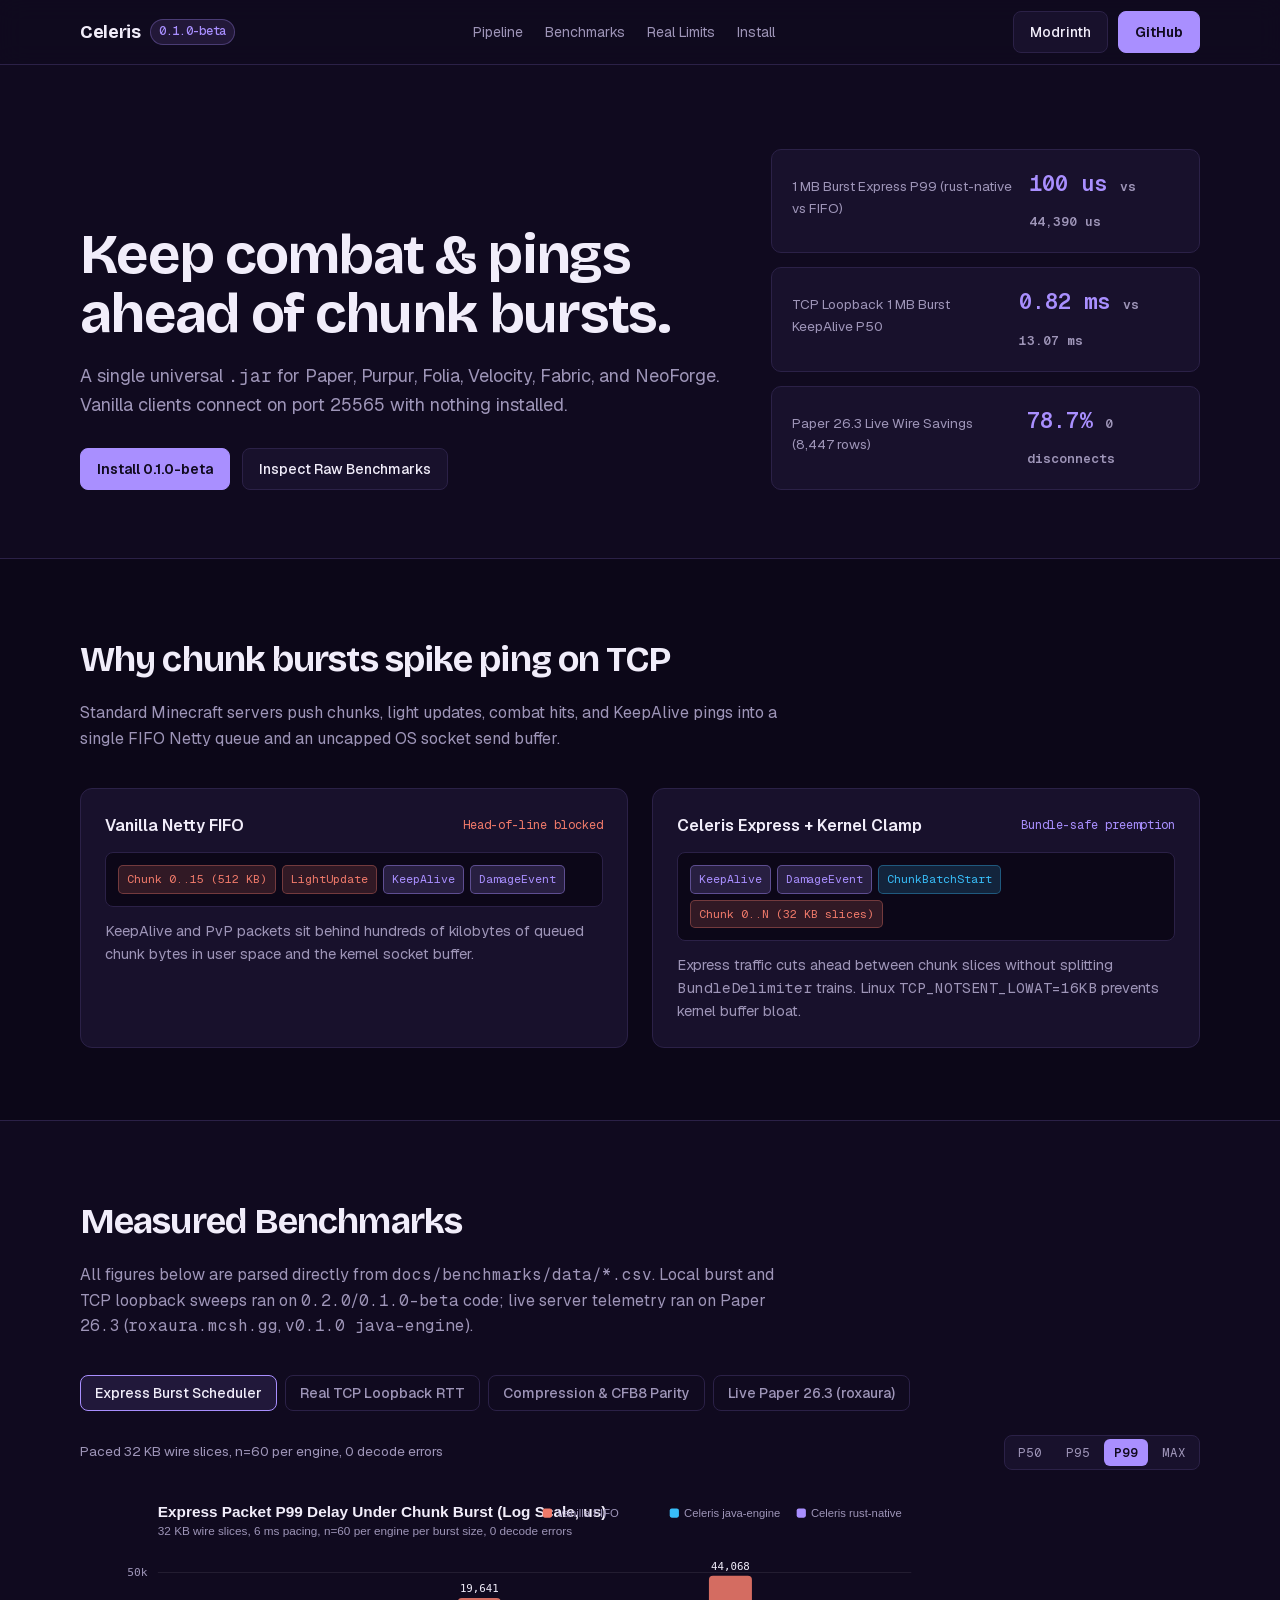
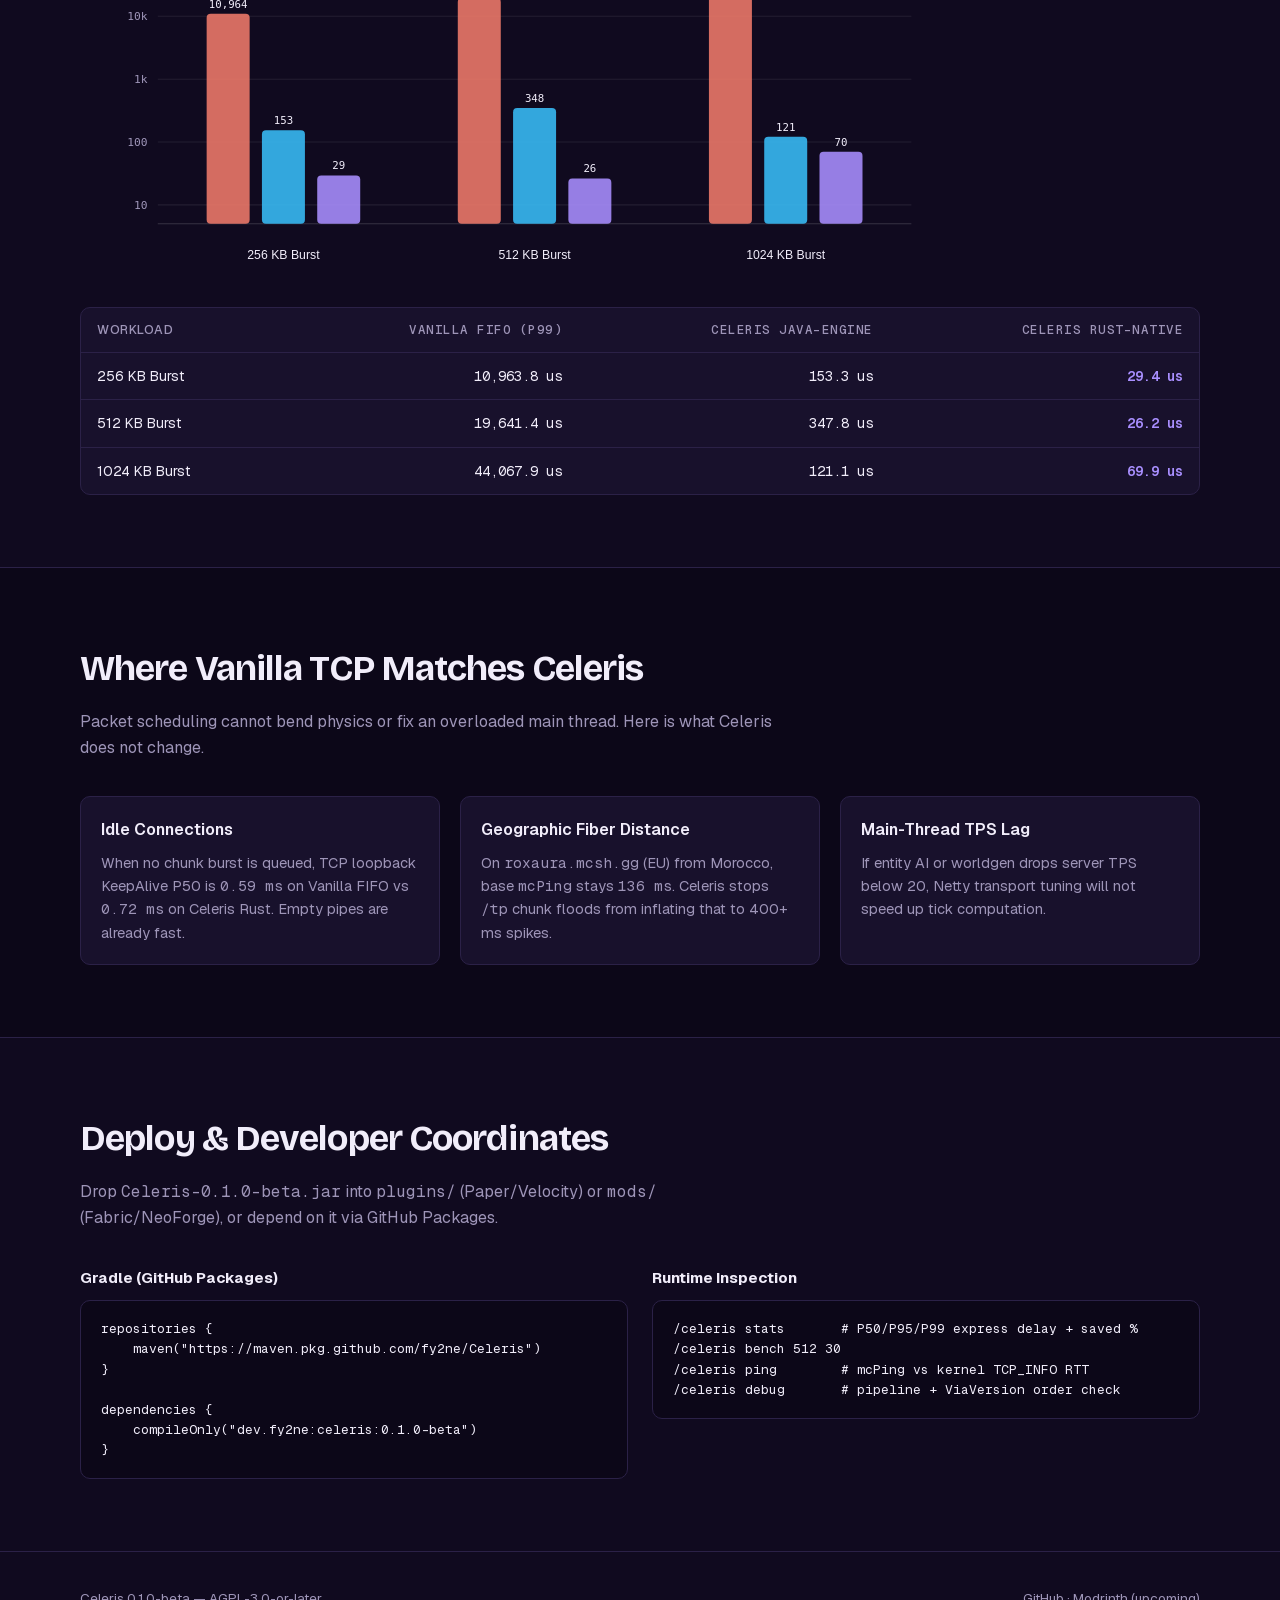
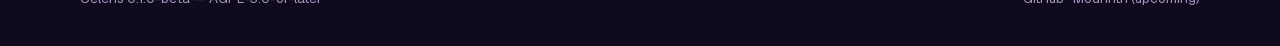
==== website/index.html @ 3cf2f583 "Celeris 0.1.0-beta: Rust JNI transport, benchmarks, CI/CD, and website" ====
<!DOCTYPE html>
<html lang="en">
<head>
  <meta charset="utf-8">
  <meta name="viewport" content="width=device-width, initial-scale=1">
  <title>Celeris — Server-Side Netty &amp; Rust JNI Transport for Minecraft</title>
  <meta name="description" content="Single-jar, zero-client-mod server networking engine for Paper, Velocity, Fabric, and NeoForge. Keeps KeepAlive and PvP hits ahead of chunk bursts.">
  <link rel="stylesheet" href="./styles.css">
</head>
<body>
  <header class="topbar">
    <div class="wrap topbar-inner">
      <a class="brand" href="#top">
        <span>Celeris</span>
        <span class="ver-pill">0.1.0-beta</span>
      </a>
      <nav class="nav">
        <a href="#pipeline">Pipeline</a>
        <a href="#benchmarks">Benchmarks</a>
        <a href="#limits">Real Limits</a>
        <a href="#install">Install</a>
      </nav>
      <div class="nav-actions">
        <a class="btn" href="https://modrinth.com/project/celeris" target="_blank" rel="noopener">Modrinth</a>
        <a class="btn btn-primary" href="https://github.com/fy2ne/Celeris" target="_blank" rel="noopener">GitHub</a>
      </div>
    </div>
  </header>

  <main id="top">
    <section class="hero">
      <div class="wrap hero-grid">
        <div>
          <h1>Keep combat &amp; pings ahead of chunk bursts.</h1>
          <p class="hero-lead">
            A single universal <code class="mono">.jar</code> for Paper, Purpur, Folia, Velocity, Fabric, and NeoForge.
            Vanilla clients connect on port <code class="mono">25565</code> with nothing installed.
          </p>
          <div class="hero-ctas">
            <a class="btn btn-primary" href="#install">Install 0.1.0-beta</a>
            <a class="btn" href="#benchmarks">Inspect Raw Benchmarks</a>
          </div>
        </div>
        <div class="hero-metrics">
          <div class="metric-row">
            <span class="metric-label">1 MB Burst Express P99 (rust-native vs FIFO)</span>
            <span class="metric-val">100 us <small style="color:var(--muted);font-size:13px;">vs 44,390 us</small></span>
          </div>
          <div class="metric-row">
            <span class="metric-label">TCP Loopback 1 MB Burst KeepAlive P50</span>
            <span class="metric-val">0.82 ms <small style="color:var(--muted);font-size:13px;">vs 13.07 ms</small></span>
          </div>
          <div class="metric-row">
            <span class="metric-label">Paper 26.3 Live Wire Savings (8,447 rows)</span>
            <span class="metric-val">78.7% <small style="color:var(--muted);font-size:13px;">0 disconnects</small></span>
          </div>
        </div>
      </div>
    </section>

    <section id="pipeline" class="section section-alt">
      <div class="wrap">
        <h2>Why chunk bursts spike ping on TCP</h2>
        <p class="section-sub">
          Standard Minecraft servers push chunks, light updates, combat hits, and KeepAlive pings into a single FIFO Netty queue and an uncapped OS socket send buffer.
        </p>
        <div class="pipe-grid">
          <div class="pipe-panel">
            <div class="pipe-head">
              <span class="pipe-title">Vanilla Netty FIFO</span>
              <span class="tag-bad">Head-of-line blocked</span>
            </div>
            <div class="lane">
              <span class="pkt pkt-bulk">Chunk 0..15 (512 KB)</span>
              <span class="pkt pkt-bulk">LightUpdate</span>
              <span class="pkt pkt-exp">KeepAlive</span>
              <span class="pkt pkt-exp">DamageEvent</span>
            </div>
            <p style="margin:0;color:var(--muted);font-size:14.5px;">
              KeepAlive and PvP packets sit behind hundreds of kilobytes of queued chunk bytes in user space and the kernel socket buffer.
            </p>
          </div>
          <div class="pipe-panel">
            <div class="pipe-head">
              <span class="pipe-title">Celeris Express + Kernel Clamp</span>
              <span class="tag-good">Bundle-safe preemption</span>
            </div>
            <div class="lane">
              <span class="pkt pkt-exp">KeepAlive</span>
              <span class="pkt pkt-exp">DamageEvent</span>
              <span class="pkt pkt-bar">ChunkBatchStart</span>
              <span class="pkt pkt-bulk">Chunk 0..N (32 KB slices)</span>
            </div>
            <p style="margin:0;color:var(--muted);font-size:14.5px;">
              Express traffic cuts ahead between chunk slices without splitting <code class="mono">BundleDelimiter</code> trains. Linux <code class="mono">TCP_NOTSENT_LOWAT=16KB</code> prevents kernel buffer bloat.
            </p>
          </div>
        </div>
      </div>
    </section>

    <section id="benchmarks" class="section">
      <div class="wrap">
        <h2>Measured Benchmarks</h2>
        <p class="section-sub">
          All figures below are parsed directly from <code class="mono">docs/benchmarks/data/*.csv</code>. Local burst and TCP loopback sweeps ran on <code class="mono">0.2.0</code>/<code class="mono">0.1.0-beta</code> code; live server telemetry ran on Paper <code class="mono">26.3</code> (<code class="mono">roxaura.mcsh.gg</code>, <code class="mono">v0.1.0 java-engine</code>).
        </p>

        <div class="tabs" role="tablist">
          <button class="tab-btn active" data-tab="burst" role="tab">Express Burst Scheduler</button>
          <button class="tab-btn" data-tab="tcp" role="tab">Real TCP Loopback RTT</button>
          <button class="tab-btn" data-tab="compression" role="tab">Compression &amp; CFB8 Parity</button>
          <button class="tab-btn" data-tab="live" role="tab">Live Paper 26.3 (roxaura)</button>
        </div>

        <div id="bench-controls" class="bench-controls"></div>
        <div id="chart-stage" class="chart-stage"></div>
        <div id="bench-table" class="table-wrap"></div>
      </div>
    </section>

    <section id="limits" class="section section-alt">
      <div class="wrap">
        <h2>Where Vanilla TCP Matches Celeris</h2>
        <p class="section-sub">
          Packet scheduling cannot bend physics or fix an overloaded main thread. Here is what Celeris does not change.
        </p>
        <div class="limits-grid">
          <div class="limit-item">
            <h3>Idle Connections</h3>
            <p>When no chunk burst is queued, TCP loopback KeepAlive P50 is <code class="mono">0.59 ms</code> on Vanilla FIFO vs <code class="mono">0.72 ms</code> on Celeris Rust. Empty pipes are already fast.</p>
          </div>
          <div class="limit-item">
            <h3>Geographic Fiber Distance</h3>
            <p>On <code class="mono">roxaura.mcsh.gg</code> (EU) from Morocco, base <code class="mono">mcPing</code> stays <code class="mono">136 ms</code>. Celeris stops <code class="mono">/tp</code> chunk floods from inflating that to 400+ ms spikes.</p>
          </div>
          <div class="limit-item">
            <h3>Main-Thread TPS Lag</h3>
            <p>If entity AI or worldgen drops server TPS below 20, Netty transport tuning will not speed up tick computation.</p>
          </div>
        </div>
      </div>
    </section>

    <section id="install" class="section">
      <div class="wrap">
        <h2>Deploy &amp; Developer Coordinates</h2>
        <p class="section-sub">
          Drop <code class="mono">Celeris-0.1.0-beta.jar</code> into <code class="mono">plugins/</code> (Paper/Velocity) or <code class="mono">mods/</code> (Fabric/NeoForge), or depend on it via GitHub Packages.
        </p>
        <div class="install-grid">
          <div>
            <h3 style="margin:0 0 10px;font-size:15px;">Gradle (GitHub Packages)</h3>
            <pre class="code-block">repositories {
    maven("https://maven.pkg.github.com/fy2ne/Celeris")
}

dependencies {
    compileOnly("dev.fy2ne:celeris:0.1.0-beta")
}</pre>
          </div>
          <div>
            <h3 style="margin:0 0 10px;font-size:15px;">Runtime Inspection</h3>
            <pre class="code-block">/celeris stats       # P50/P95/P99 express delay + saved %
/celeris bench 512 30
/celeris ping        # mcPing vs kernel TCP_INFO RTT
/celeris debug       # pipeline + ViaVersion order check</pre>
          </div>
        </div>
      </div>
    </section>
  </main>

  <footer class="footer">
    <div class="wrap footer-inner">
      <span>Celeris 0.1.0-beta — AGPL-3.0-or-later</span>
      <span>
        <a href="https://github.com/fy2ne/Celeris" target="_blank" rel="noopener">GitHub</a> ·
        <a href="https://modrinth.com/project/celeris" target="_blank" rel="noopener">Modrinth (upcoming)</a>
      </span>
    </div>
  </footer>

  <script src="./app.js" defer></script>
</body>
</html>
---- website/styles.css ----
@font-face{font-family:Geist;font-style:normal;font-weight:100 900;font-display:swap;src:url(./fonts/4f6667dd39116621-s.3p2_lha1f2xer.woff2) format("woff2");unicode-range:U+0460-052F,U+1C80-1C8A,U+20B4,U+2DE0-2DFF,U+A640-A69F,U+FE2E-FE2F}
@font-face{font-family:Geist;font-style:normal;font-weight:100 900;font-display:swap;src:url(./fonts/07935285219a259d-s.1qq4vpdcun5oj.woff2) format("woff2");unicode-range:U+0301,U+0400-045F,U+0490-0491,U+04B0-04B1,U+2116}
@font-face{font-family:Geist;font-style:normal;font-weight:100 900;font-display:swap;src:url(./fonts/77814b00d5ca94a4-s.21jp631_3pja2.woff2) format("woff2");unicode-range:U+0100-02BA,U+02BD-02C5,U+02C7-02CC,U+02CE-02D7,U+02DD-02FF,U+1D00-1DBF,U+1E00-1E9F,U+1EF2-1EFF,U+2020,U+20A0-20AB,U+20AD-20C4,U+2113,U+2C60-2C7F,U+A720-A7FF}
@font-face{font-family:Geist;font-style:normal;font-weight:100 900;font-display:swap;src:url(./fonts/605ce01b664af129-s.p.0wgildi0cnwt9.woff2) format("woff2");unicode-range:U+0000-00FF,U+0131,U+0152-0153,U+02BB-02BC,U+02C6,U+02DA,U+02DC,U+2000-206F,U+20AC,U+2122,U+2191,U+2193,U+2212,U+2215,U+FEFF,U+FFFD}

@font-face{font-family:Geist Mono;font-style:normal;font-weight:100 900;font-display:swap;src:url(./fonts/2a04751c893bf294-s.1rgnod-3esatf.woff2) format("woff2");unicode-range:U+0100-02BA,U+1E00-1E9F,U+20A0-20AB}
@font-face{font-family:Geist Mono;font-style:normal;font-weight:100 900;font-display:swap;src:url(./fonts/07a39a8a4660cc7c-s.p.0r6juujl39pe6.woff2) format("woff2");unicode-range:U+0000-00FF,U+0131,U+0152-0153,U+02BB-02BC,U+02C6,U+02DA,U+02DC,U+2000-206F,U+20AC,U+2122,U+2191,U+2193,U+2212,U+2215,U+FEFF,U+FFFD}

@font-face{font-family:Bricolage Grotesque;font-style:normal;font-weight:200 800;font-stretch:100%;font-display:swap;src:url(./fonts/0b60d5f95c5f3f76-s.2e115y8-hourl.woff2) format("woff2");unicode-range:U+0100-02BA,U+1E00-1E9F,U+20A0-20AB}
@font-face{font-family:Bricolage Grotesque;font-style:normal;font-weight:200 800;font-stretch:100%;font-display:swap;src:url(./fonts/8056169c9d560660-s.p.41rroleoq1br7.woff2) format("woff2");unicode-range:U+0000-00FF,U+0131,U+0152-0153,U+02BB-02BC,U+02C6,U+02DA,U+02DC,U+2000-206F,U+20AC,U+2122,U+2191,U+2193,U+2212,U+2215,U+FEFF,U+FFFD}

:root {
  --bg: #100a1f;
  --bg-alt: #0c0718;
  --surface: #18112c;
  --surface-2: #21183a;
  --border: #2b2147;
  --text: #f1edfa;
  --muted: #9e95b8;
  --accent: #a98fff;
  --cyan: #38bdf8;
  --coral: #f07a6a;
  --amber: #f2c46b;
  --font-display: "Bricolage Grotesque", "Geist", -apple-system, sans-serif;
  --font-sans: "Geist", -apple-system, BlinkMacSystemFont, "Segoe UI", sans-serif;
  --font-mono: "Geist Mono", ui-monospace, SFMono-Regular, Menlo, monospace;
}

*, *::before, *::after { box-sizing: border-box; }
html { scroll-behavior: smooth; }
body {
  margin: 0;
  background: var(--bg);
  color: var(--text);
  font-family: var(--font-sans);
  font-size: 16px;
  line-height: 1.6;
  -webkit-font-smoothing: antialiased;
}

a { color: inherit; text-decoration: none; }
code, pre, .mono {
  font-family: var(--font-mono);
  font-variant-numeric: tabular-nums;
}

.wrap {
  width: min(1120px, 100% - 48px);
  margin: 0 auto;
}

.topbar {
  position: sticky;
  top: 0;
  z-index: 40;
  background: rgba(16, 10, 31, 0.9);
  backdrop-filter: blur(12px);
  border-bottom: 1px solid var(--border);
}

.topbar-inner {
  display: flex;
  align-items: center;
  justify-content: space-between;
  gap: 24px;
  height: 64px;
}

.brand {
  display: inline-flex;
  align-items: center;
  gap: 10px;
  font-family: var(--font-display);
  font-weight: 700;
  font-size: 18px;
  letter-spacing: -0.02em;
}

.ver-pill {
  font-family: var(--font-mono);
  font-size: 12px;
  font-weight: 500;
  color: var(--accent);
  background: rgba(169, 143, 255, 0.12);
  border: 1px solid rgba(169, 143, 255, 0.3);
  padding: 2px 8px;
  border-radius: 999px;
}

.nav {
  display: flex;
  align-items: center;
  gap: 22px;
  font-size: 14px;
  color: var(--muted);
}

.nav a:hover { color: var(--text); }

.nav-actions {
  display: flex;
  align-items: center;
  gap: 10px;
}

.btn {
  display: inline-flex;
  align-items: center;
  justify-content: center;
  gap: 8px;
  padding: 9px 16px;
  border-radius: 8px;
  font-size: 14px;
  font-weight: 500;
  border: 1px solid var(--border);
  background: var(--surface);
  color: var(--text);
  cursor: pointer;
  transition: border-color 140ms ease, background 140ms ease;
}

.btn:hover { border-color: var(--accent); background: var(--surface-2); }

.btn-primary {
  background: var(--accent);
  color: #100a1f;
  border-color: var(--accent);
  font-weight: 600;
}

.btn-primary:hover {
  background: #baa6ff;
  border-color: #baa6ff;
}

.hero {
  padding: 84px 0 68px;
  border-bottom: 1px solid var(--border);
}

.hero-grid {
  display: grid;
  grid-template-columns: 1.2fr 0.8fr;
  gap: 48px;
  align-items: end;
}

h1 {
  margin: 0 0 18px;
  font-family: var(--font-display);
  font-size: clamp(2.4rem, 4.4vw, 3.6rem);
  font-weight: 700;
  line-height: 1.06;
  letter-spacing: -0.03em;
  color: var(--text);
}

.hero-lead {
  margin: 0 0 28px;
  font-size: 18px;
  color: var(--muted);
  max-width: 58ch;
}

.hero-ctas {
  display: flex;
  flex-wrap: wrap;
  gap: 12px;
}

.hero-metrics {
  display: grid;
  gap: 14px;
}

.metric-row {
  padding: 16px 20px;
  background: var(--surface);
  border: 1px solid var(--border);
  border-radius: 10px;
  display: flex;
  justify-content: space-between;
  align-items: baseline;
  gap: 16px;
}

.metric-val {
  font-family: var(--font-mono);
  font-size: 22px;
  font-weight: 600;
  color: var(--accent);
}

.metric-label {
  font-size: 13.5px;
  color: var(--muted);
}

.section {
  padding: 72px 0;
  border-bottom: 1px solid var(--border);
}

.section-alt { background: var(--bg-alt); }

h2 {
  margin: 0 0 12px;
  font-family: var(--font-display);
  font-size: clamp(1.7rem, 2.8vw, 2.25rem);
  font-weight: 700;
  letter-spacing: -0.025em;
}

.section-sub {
  margin: 0 0 36px;
  color: var(--muted);
  max-width: 64ch;
}

.pipe-grid {
  display: grid;
  grid-template-columns: 1fr 1fr;
  gap: 24px;
}

.pipe-panel {
  background: var(--surface);
  border: 1px solid var(--border);
  border-radius: 12px;
  padding: 24px;
}

.pipe-head {
  display: flex;
  justify-content: space-between;
  align-items: center;
  margin-bottom: 14px;
}

.pipe-title { font-weight: 600; font-size: 16px; }
.tag-bad { color: var(--coral); font-family: var(--font-mono); font-size: 12px; }
.tag-good { color: var(--accent); font-family: var(--font-mono); font-size: 12px; }

.lane {
  display: flex;
  flex-wrap: wrap;
  gap: 6px;
  padding: 12px;
  border-radius: 8px;
  background: var(--bg-alt);
  border: 1px solid var(--border);
  margin-bottom: 12px;
}

.pkt {
  font-family: var(--font-mono);
  font-size: 11.5px;
  padding: 4px 8px;
  border-radius: 5px;
}

.pkt-bulk { background: rgba(240, 122, 106, 0.16); color: var(--coral); border: 1px solid rgba(240, 122, 106, 0.35); }
.pkt-exp { background: rgba(169, 143, 255, 0.18); color: var(--accent); border: 1px solid rgba(169, 143, 255, 0.42); }
.pkt-bar { background: rgba(56, 189, 248, 0.16); color: var(--cyan); border: 1px solid rgba(56, 189, 248, 0.35); }

.tabs {
  display: flex;
  flex-wrap: wrap;
  gap: 8px;
  margin-bottom: 24px;
}

.tab-btn {
  padding: 8px 14px;
  border-radius: 8px;
  border: 1px solid var(--border);
  background: transparent;
  color: var(--muted);
  font-family: var(--font-sans);
  font-size: 14px;
  font-weight: 500;
  cursor: pointer;
}

.tab-btn.active {
  background: var(--surface-2);
  color: var(--text);
  border-color: var(--accent);
}

.bench-controls {
  display: flex;
  flex-wrap: wrap;
  align-items: center;
  justify-content: space-between;
  gap: 14px;
  margin-bottom: 20px;
}

.pill-group {
  display: inline-flex;
  background: var(--surface);
  border: 1px solid var(--border);
  border-radius: 8px;
  padding: 3px;
  gap: 4px;
}

.pill-btn {
  border: none;
  background: transparent;
  color: var(--muted);
  font-family: var(--font-mono);
  font-size: 12.5px;
  padding: 5px 10px;
  border-radius: 6px;
  cursor: pointer;
}

.pill-btn.active {
  background: var(--accent);
  color: #100a1f;
  font-weight: 600;
}

.chart-stage {
  margin-bottom: 28px;
  overflow-x: auto;
}

.chart-stage img {
  display: block;
  width: 100%;
  max-width: 860px;
  height: auto;
}

.table-wrap {
  overflow-x: auto;
  border: 1px solid var(--border);
  border-radius: 10px;
  background: var(--surface);
}

table {
  width: 100%;
  border-collapse: collapse;
  font-size: 14px;
}

th, td {
  padding: 12px 16px;
  text-align: left;
  border-bottom: 1px solid var(--border);
}

th {
  color: var(--muted);
  font-weight: 500;
  font-size: 12.5px;
  text-transform: uppercase;
  letter-spacing: 0.04em;
}

td.num, th.num {
  text-align: right;
  font-family: var(--font-mono);
  font-variant-numeric: tabular-nums;
}

tr:last-child td { border-bottom: none; }

.limits-grid {
  display: grid;
  grid-template-columns: repeat(3, 1fr);
  gap: 20px;
}

.limit-item {
  padding: 20px;
  border: 1px solid var(--border);
  border-radius: 10px;
  background: var(--surface);
}

.limit-item h3 {
  margin: 0 0 8px;
  font-size: 16px;
  font-weight: 600;
}

.limit-item p {
  margin: 0;
  font-size: 14.5px;
  color: var(--muted);
}

.install-grid {
  display: grid;
  grid-template-columns: 1fr 1fr;
  gap: 24px;
}

pre.code-block {
  margin: 0;
  padding: 18px 20px;
  background: var(--bg-alt);
  border: 1px solid var(--border);
  border-radius: 10px;
  overflow-x: auto;
  font-size: 13px;
  line-height: 1.55;
  color: var(--text);
}

.footer {
  padding: 36px 0;
  color: var(--muted);
  font-size: 13.5px;
}

.footer-inner {
  display: flex;
  flex-wrap: wrap;
  justify-content: space-between;
  gap: 16px;
}

@media (max-width: 860px) {
  .hero-grid, .pipe-grid, .limits-grid, .install-grid {
    grid-template-columns: 1fr;
  }
  .nav { display: none; }
}
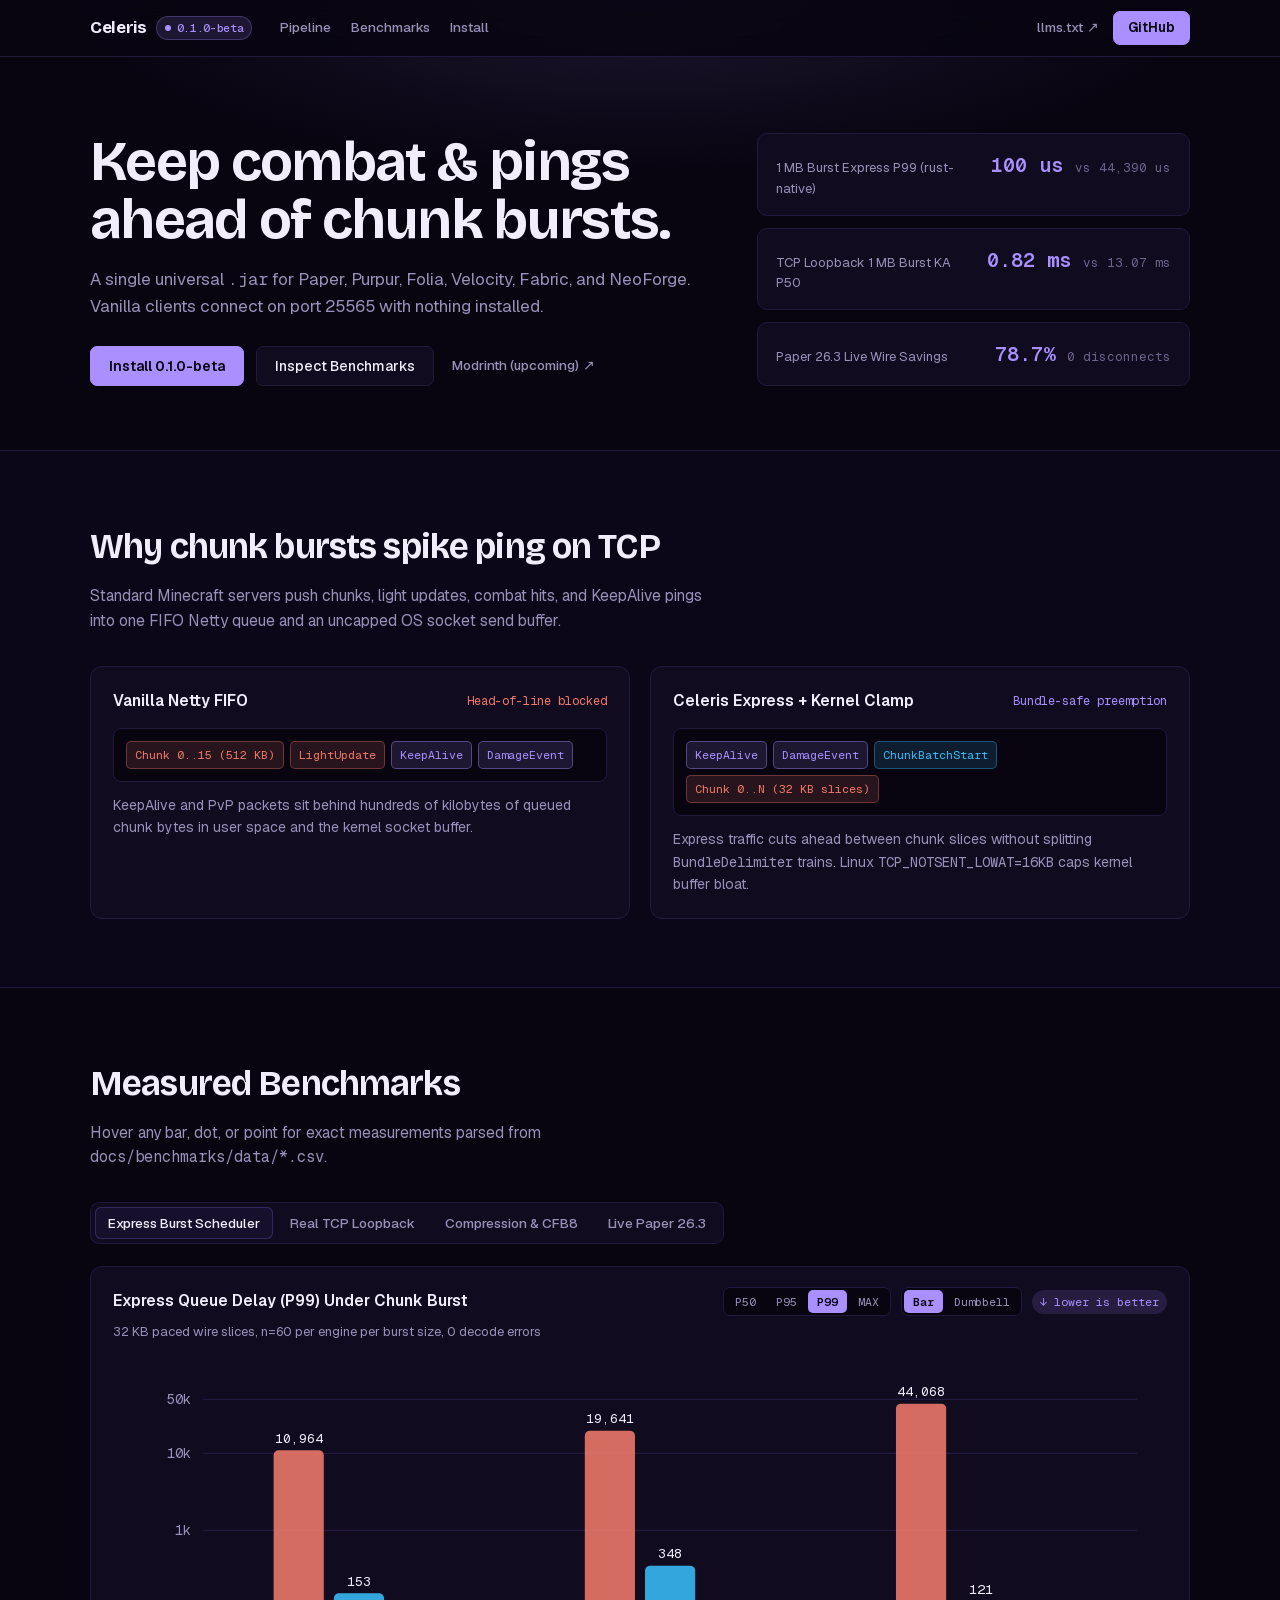
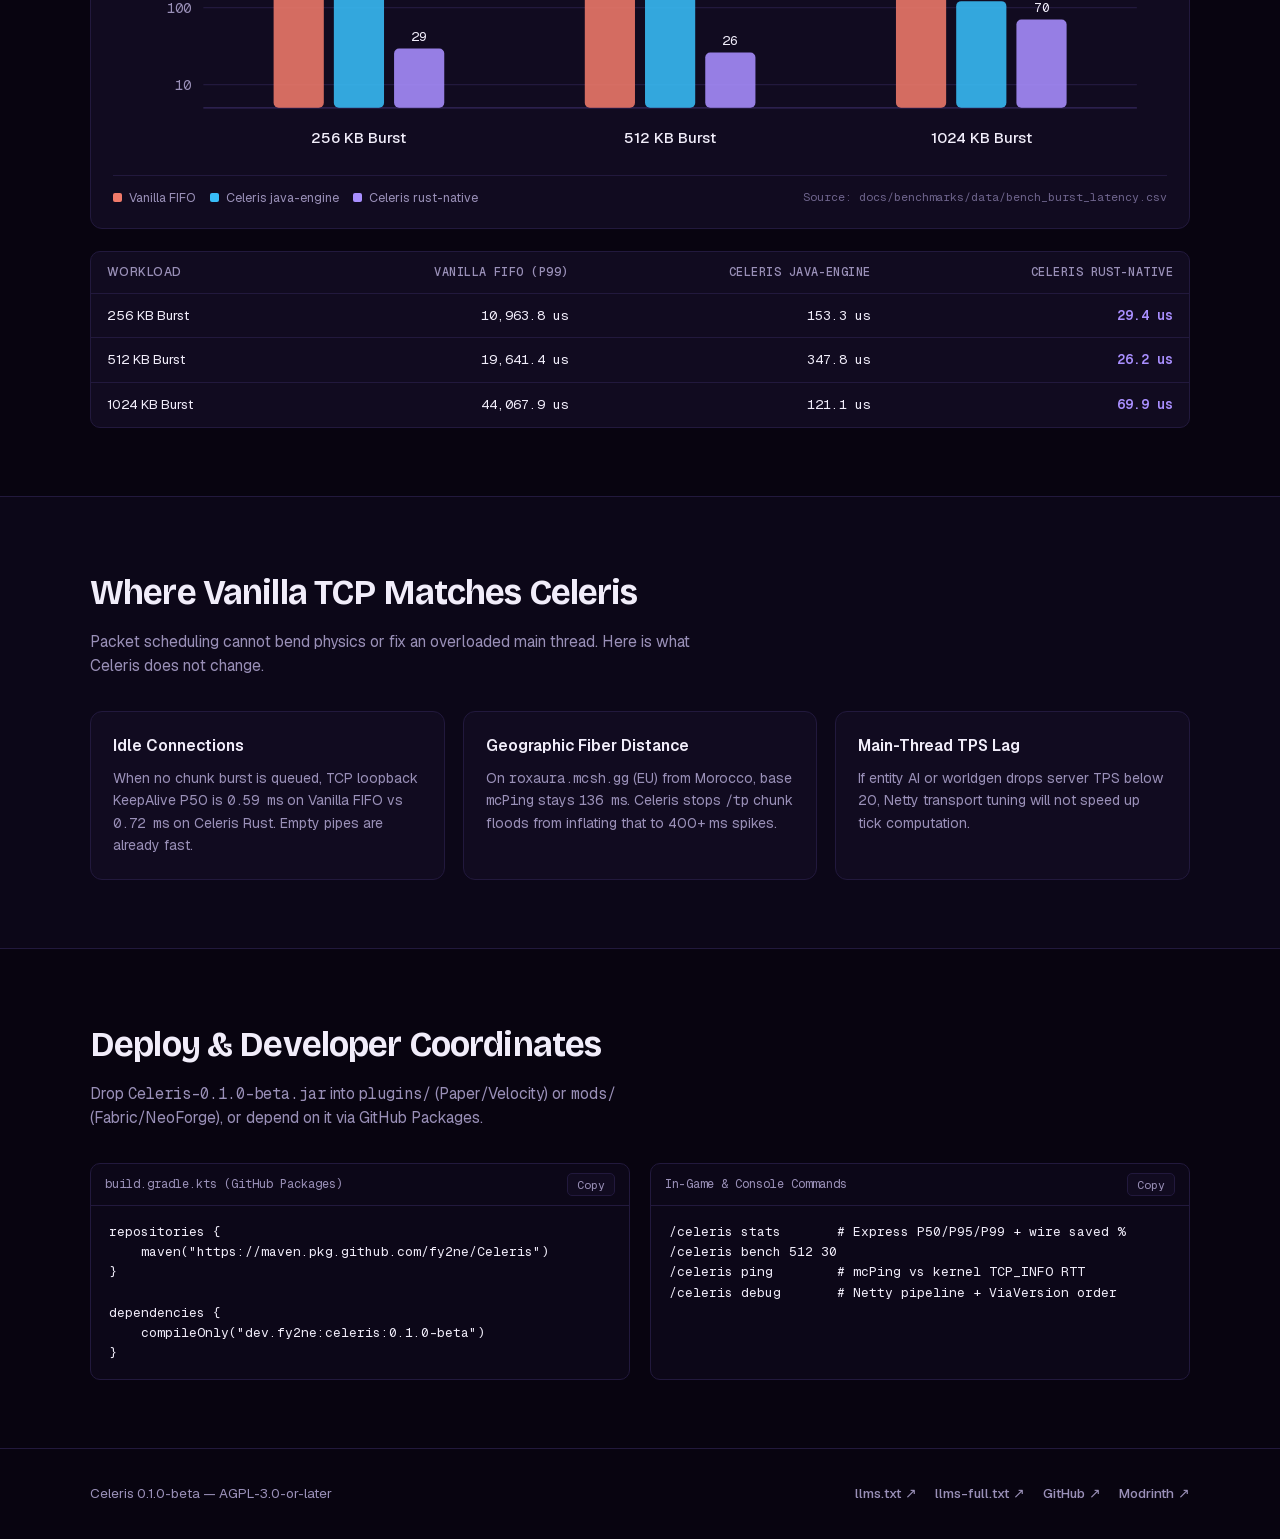
==== commit 92d0fbe8: "website: darker PlayHorizon palette, Weavetab chart engine, llms.txt & llms-full.txt" ====
--- a/website/index.html
+++ b/website/index.html
@@ -8,28 +8,31 @@
   <link rel="stylesheet" href="./styles.css">
 </head>
 <body>
-  <header class="topbar">
-    <div class="wrap topbar-inner">
-      <a class="brand" href="#top">
-        <span>Celeris</span>
-        <span class="ver-pill">0.1.0-beta</span>
-      </a>
-      <nav class="nav">
-        <a href="#pipeline">Pipeline</a>
-        <a href="#benchmarks">Benchmarks</a>
-        <a href="#limits">Real Limits</a>
-        <a href="#install">Install</a>
-      </nav>
-      <div class="nav-actions">
-        <a class="btn" href="https://modrinth.com/project/celeris" target="_blank" rel="noopener">Modrinth</a>
-        <a class="btn btn-primary" href="https://github.com/fy2ne/Celeris" target="_blank" rel="noopener">GitHub</a>
+  <div class="ambient-top" aria-hidden="true"></div>
+
+  <header class="sys-nav">
+    <div class="wrap sys-nav-inner">
+      <div class="sys-nav-left">
+        <a class="brand" href="#top">
+          <span>Celeris</span>
+          <span class="ds-badge"><span class="pulse-dot"></span>0.1.0-beta</span>
+        </a>
+        <nav class="nav-links" aria-label="Primary">
+          <a class="link-hover" href="#pipeline">Pipeline</a>
+          <a class="link-hover" href="#benchmarks">Benchmarks</a>
+          <a class="link-hover" href="#install">Install</a>
+        </nav>
+      </div>
+      <div class="sys-nav-actions">
+        <a class="ext-link" href="/llms.txt">llms.txt <span class="arrow">↗</span></a>
+        <a class="ds-btn ds-btn-primary" href="https://github.com/fy2ne/Celeris" target="_blank" rel="noopener">GitHub</a>
       </div>
     </div>
   </header>
 
   <main id="top">
     <section class="hero">
-      <div class="wrap hero-grid">
+      <div class="wrap hero-grid reveal">
         <div>
           <h1>Keep combat &amp; pings ahead of chunk bursts.</h1>
           <p class="hero-lead">
@@ -37,22 +40,25 @@
             Vanilla clients connect on port <code class="mono">25565</code> with nothing installed.
           </p>
           <div class="hero-ctas">
-            <a class="btn btn-primary" href="#install">Install 0.1.0-beta</a>
-            <a class="btn" href="#benchmarks">Inspect Raw Benchmarks</a>
+            <a class="ds-btn ds-btn-primary ds-btn-lg" href="#install">Install 0.1.0-beta</a>
+            <a class="ds-btn ds-btn-lg" href="#benchmarks">Inspect Benchmarks</a>
+            <a class="ext-link" href="https://modrinth.com/project/celeris" target="_blank" rel="noopener" style="margin-left:6px;">
+              Modrinth (upcoming) <span class="arrow">↗</span>
+            </a>
           </div>
         </div>
         <div class="hero-metrics">
-          <div class="metric-row">
-            <span class="metric-label">1 MB Burst Express P99 (rust-native vs FIFO)</span>
-            <span class="metric-val">100 us <small style="color:var(--muted);font-size:13px;">vs 44,390 us</small></span>
-          </div>
-          <div class="metric-row">
-            <span class="metric-label">TCP Loopback 1 MB Burst KeepAlive P50</span>
-            <span class="metric-val">0.82 ms <small style="color:var(--muted);font-size:13px;">vs 13.07 ms</small></span>
-          </div>
-          <div class="metric-row">
-            <span class="metric-label">Paper 26.3 Live Wire Savings (8,447 rows)</span>
-            <span class="metric-val">78.7% <small style="color:var(--muted);font-size:13px;">0 disconnects</small></span>
+          <div class="metric-card">
+            <span class="metric-label">1 MB Burst Express P99 (rust-native)</span>
+            <span class="metric-val">100 us <small>vs 44,390 us</small></span>
+          </div>
+          <div class="metric-card">
+            <span class="metric-label">TCP Loopback 1 MB Burst KA P50</span>
+            <span class="metric-val">0.82 ms <small>vs 13.07 ms</small></span>
+          </div>
+          <div class="metric-card">
+            <span class="metric-label">Paper 26.3 Live Wire Savings</span>
+            <span class="metric-val">78.7% <small>0 disconnects</small></span>
           </div>
         </div>
       </div>
@@ -62,10 +68,10 @@
       <div class="wrap">
         <h2>Why chunk bursts spike ping on TCP</h2>
         <p class="section-sub">
-          Standard Minecraft servers push chunks, light updates, combat hits, and KeepAlive pings into a single FIFO Netty queue and an uncapped OS socket send buffer.
+          Standard Minecraft servers push chunks, light updates, combat hits, and KeepAlive pings into one FIFO Netty queue and an uncapped OS socket send buffer.
         </p>
         <div class="pipe-grid">
-          <div class="pipe-panel">
+          <div class="ds-card">
             <div class="pipe-head">
               <span class="pipe-title">Vanilla Netty FIFO</span>
               <span class="tag-bad">Head-of-line blocked</span>
@@ -76,11 +82,11 @@
               <span class="pkt pkt-exp">KeepAlive</span>
               <span class="pkt pkt-exp">DamageEvent</span>
             </div>
-            <p style="margin:0;color:var(--muted);font-size:14.5px;">
+            <p style="margin:0;color:var(--color-fg-muted);font-size:14px;">
               KeepAlive and PvP packets sit behind hundreds of kilobytes of queued chunk bytes in user space and the kernel socket buffer.
             </p>
           </div>
-          <div class="pipe-panel">
+          <div class="ds-card">
             <div class="pipe-head">
               <span class="pipe-title">Celeris Express + Kernel Clamp</span>
               <span class="tag-good">Bundle-safe preemption</span>
@@ -91,8 +97,8 @@
               <span class="pkt pkt-bar">ChunkBatchStart</span>
               <span class="pkt pkt-bulk">Chunk 0..N (32 KB slices)</span>
             </div>
-            <p style="margin:0;color:var(--muted);font-size:14.5px;">
-              Express traffic cuts ahead between chunk slices without splitting <code class="mono">BundleDelimiter</code> trains. Linux <code class="mono">TCP_NOTSENT_LOWAT=16KB</code> prevents kernel buffer bloat.
+            <p style="margin:0;color:var(--color-fg-muted);font-size:14px;">
+              Express traffic cuts ahead between chunk slices without splitting <code class="mono">BundleDelimiter</code> trains. Linux <code class="mono">TCP_NOTSENT_LOWAT=16KB</code> caps kernel buffer bloat.
             </p>
           </div>
         </div>
@@ -103,18 +109,17 @@
       <div class="wrap">
         <h2>Measured Benchmarks</h2>
         <p class="section-sub">
-          All figures below are parsed directly from <code class="mono">docs/benchmarks/data/*.csv</code>. Local burst and TCP loopback sweeps ran on <code class="mono">0.2.0</code>/<code class="mono">0.1.0-beta</code> code; live server telemetry ran on Paper <code class="mono">26.3</code> (<code class="mono">roxaura.mcsh.gg</code>, <code class="mono">v0.1.0 java-engine</code>).
-        </p>
-
-        <div class="tabs" role="tablist">
-          <button class="tab-btn active" data-tab="burst" role="tab">Express Burst Scheduler</button>
-          <button class="tab-btn" data-tab="tcp" role="tab">Real TCP Loopback RTT</button>
-          <button class="tab-btn" data-tab="compression" role="tab">Compression &amp; CFB8 Parity</button>
-          <button class="tab-btn" data-tab="live" role="tab">Live Paper 26.3 (roxaura)</button>
-        </div>
-
-        <div id="bench-controls" class="bench-controls"></div>
-        <div id="chart-stage" class="chart-stage"></div>
+          Hover any bar, dot, or point for exact measurements parsed from <code class="mono">docs/benchmarks/data/*.csv</code>.
+        </p>
+
+        <div class="ds-tabs" role="tablist">
+          <button class="ds-tab active" data-tab="burst" role="tab">Express Burst Scheduler</button>
+          <button class="ds-tab" data-tab="tcp" role="tab">Real TCP Loopback</button>
+          <button class="ds-tab" data-tab="compression" role="tab">Compression &amp; CFB8</button>
+          <button class="ds-tab" data-tab="live" role="tab">Live Paper 26.3</button>
+        </div>
+
+        <div id="bench-stage"></div>
         <div id="bench-table" class="table-wrap"></div>
       </div>
     </section>
@@ -126,15 +131,15 @@
           Packet scheduling cannot bend physics or fix an overloaded main thread. Here is what Celeris does not change.
         </p>
         <div class="limits-grid">
-          <div class="limit-item">
+          <div class="ds-card">
             <h3>Idle Connections</h3>
             <p>When no chunk burst is queued, TCP loopback KeepAlive P50 is <code class="mono">0.59 ms</code> on Vanilla FIFO vs <code class="mono">0.72 ms</code> on Celeris Rust. Empty pipes are already fast.</p>
           </div>
-          <div class="limit-item">
+          <div class="ds-card">
             <h3>Geographic Fiber Distance</h3>
             <p>On <code class="mono">roxaura.mcsh.gg</code> (EU) from Morocco, base <code class="mono">mcPing</code> stays <code class="mono">136 ms</code>. Celeris stops <code class="mono">/tp</code> chunk floods from inflating that to 400+ ms spikes.</p>
           </div>
-          <div class="limit-item">
+          <div class="ds-card">
             <h3>Main-Thread TPS Lag</h3>
             <p>If entity AI or worldgen drops server TPS below 20, Netty transport tuning will not speed up tick computation.</p>
           </div>
@@ -149,9 +154,12 @@
           Drop <code class="mono">Celeris-0.1.0-beta.jar</code> into <code class="mono">plugins/</code> (Paper/Velocity) or <code class="mono">mods/</code> (Fabric/NeoForge), or depend on it via GitHub Packages.
         </p>
         <div class="install-grid">
-          <div>
-            <h3 style="margin:0 0 10px;font-size:15px;">Gradle (GitHub Packages)</h3>
-            <pre class="code-block">repositories {
+          <div class="code-card">
+            <div class="code-card-head">
+              <span>build.gradle.kts (GitHub Packages)</span>
+              <button class="copy-btn" data-copy="code-gradle">Copy</button>
+            </div>
+            <pre id="code-gradle" class="code-block">repositories {
     maven("https://maven.pkg.github.com/fy2ne/Celeris")
 }
 
@@ -159,12 +167,15 @@
     compileOnly("dev.fy2ne:celeris:0.1.0-beta")
 }</pre>
           </div>
-          <div>
-            <h3 style="margin:0 0 10px;font-size:15px;">Runtime Inspection</h3>
-            <pre class="code-block">/celeris stats       # P50/P95/P99 express delay + saved %
+          <div class="code-card">
+            <div class="code-card-head">
+              <span>In-Game &amp; Console Commands</span>
+              <button class="copy-btn" data-copy="code-cmds">Copy</button>
+            </div>
+            <pre id="code-cmds" class="code-block">/celeris stats       # Express P50/P95/P99 + wire saved %
 /celeris bench 512 30
 /celeris ping        # mcPing vs kernel TCP_INFO RTT
-/celeris debug       # pipeline + ViaVersion order check</pre>
+/celeris debug       # Netty pipeline + ViaVersion order</pre>
           </div>
         </div>
       </div>
@@ -174,13 +185,16 @@
   <footer class="footer">
     <div class="wrap footer-inner">
       <span>Celeris 0.1.0-beta — AGPL-3.0-or-later</span>
-      <span>
-        <a href="https://github.com/fy2ne/Celeris" target="_blank" rel="noopener">GitHub</a> ·
-        <a href="https://modrinth.com/project/celeris" target="_blank" rel="noopener">Modrinth (upcoming)</a>
-      </span>
+      <div class="footer-links">
+        <a class="ext-link" href="/llms.txt">llms.txt <span class="arrow">↗</span></a>
+        <a class="ext-link" href="/llms-full.txt">llms-full.txt <span class="arrow">↗</span></a>
+        <a class="ext-link" href="https://github.com/fy2ne/Celeris" target="_blank" rel="noopener">GitHub <span class="arrow">↗</span></a>
+        <a class="ext-link" href="https://modrinth.com/project/celeris" target="_blank" rel="noopener">Modrinth <span class="arrow">↗</span></a>
+      </div>
     </div>
   </footer>
 
+  <script src="./charts-engine.js" defer></script>
   <script src="./app.js" defer></script>
 </body>
 </html>
--- a/website/styles.css
+++ b/website/styles.css
@@ -1,26 +1,30 @@
-@font-face{font-family:Geist;font-style:normal;font-weight:100 900;font-display:swap;src:url(./fonts/4f6667dd39116621-s.3p2_lha1f2xer.woff2) format("woff2");unicode-range:U+0460-052F,U+1C80-1C8A,U+20B4,U+2DE0-2DFF,U+A640-A69F,U+FE2E-FE2F}
-@font-face{font-family:Geist;font-style:normal;font-weight:100 900;font-display:swap;src:url(./fonts/07935285219a259d-s.1qq4vpdcun5oj.woff2) format("woff2");unicode-range:U+0301,U+0400-045F,U+0490-0491,U+04B0-04B1,U+2116}
-@font-face{font-family:Geist;font-style:normal;font-weight:100 900;font-display:swap;src:url(./fonts/77814b00d5ca94a4-s.21jp631_3pja2.woff2) format("woff2");unicode-range:U+0100-02BA,U+02BD-02C5,U+02C7-02CC,U+02CE-02D7,U+02DD-02FF,U+1D00-1DBF,U+1E00-1E9F,U+1EF2-1EFF,U+2020,U+20A0-20AB,U+20AD-20C4,U+2113,U+2C60-2C7F,U+A720-A7FF}
 @font-face{font-family:Geist;font-style:normal;font-weight:100 900;font-display:swap;src:url(./fonts/605ce01b664af129-s.p.0wgildi0cnwt9.woff2) format("woff2");unicode-range:U+0000-00FF,U+0131,U+0152-0153,U+02BB-02BC,U+02C6,U+02DA,U+02DC,U+2000-206F,U+20AC,U+2122,U+2191,U+2193,U+2212,U+2215,U+FEFF,U+FFFD}
-
-@font-face{font-family:Geist Mono;font-style:normal;font-weight:100 900;font-display:swap;src:url(./fonts/2a04751c893bf294-s.1rgnod-3esatf.woff2) format("woff2");unicode-range:U+0100-02BA,U+1E00-1E9F,U+20A0-20AB}
 @font-face{font-family:Geist Mono;font-style:normal;font-weight:100 900;font-display:swap;src:url(./fonts/07a39a8a4660cc7c-s.p.0r6juujl39pe6.woff2) format("woff2");unicode-range:U+0000-00FF,U+0131,U+0152-0153,U+02BB-02BC,U+02C6,U+02DA,U+02DC,U+2000-206F,U+20AC,U+2122,U+2191,U+2193,U+2212,U+2215,U+FEFF,U+FFFD}
-
-@font-face{font-family:Bricolage Grotesque;font-style:normal;font-weight:200 800;font-stretch:100%;font-display:swap;src:url(./fonts/0b60d5f95c5f3f76-s.2e115y8-hourl.woff2) format("woff2");unicode-range:U+0100-02BA,U+1E00-1E9F,U+20A0-20AB}
 @font-face{font-family:Bricolage Grotesque;font-style:normal;font-weight:200 800;font-stretch:100%;font-display:swap;src:url(./fonts/8056169c9d560660-s.p.41rroleoq1br7.woff2) format("woff2");unicode-range:U+0000-00FF,U+0131,U+0152-0153,U+02BB-02BC,U+02C6,U+02DA,U+02DC,U+2000-206F,U+20AC,U+2122,U+2191,U+2193,U+2212,U+2215,U+FEFF,U+FFFD}
 
 :root {
-  --bg: #100a1f;
-  --bg-alt: #0c0718;
-  --surface: #18112c;
-  --surface-2: #21183a;
-  --border: #2b2147;
-  --text: #f1edfa;
-  --muted: #9e95b8;
-  --accent: #a98fff;
-  --cyan: #38bdf8;
-  --coral: #f07a6a;
-  --amber: #f2c46b;
+  color-scheme: dark;
+  --color-canvas-default: #080410;
+  --color-canvas-subtle: #0c0718;
+  --color-surface-default: #110b20;
+  --color-surface-elevated: #17102c;
+  --color-surface-hover: #1e1538;
+  --color-border-default: #22193d;
+  --color-border-strong: #35275c;
+
+  --color-fg-default: #f1edfa;
+  --color-fg-muted: #9a90b8;
+  --color-fg-subtle: #6e648c;
+
+  --color-brand-default: #a98fff;
+  --color-brand-hover: #c0adff;
+  --color-brand-subtle: rgba(169, 143, 255, 0.14);
+
+  --color-cyan: #38bdf8;
+  --color-coral: #f07a6a;
+  --color-amber: #f2c46b;
+  --color-emerald: #34d399;
+
   --font-display: "Bricolage Grotesque", "Geist", -apple-system, sans-serif;
   --font-sans: "Geist", -apple-system, BlinkMacSystemFont, "Segoe UI", sans-serif;
   --font-mono: "Geist Mono", ui-monospace, SFMono-Regular, Menlo, monospace;
@@ -30,14 +34,16 @@
 html { scroll-behavior: smooth; }
 body {
   margin: 0;
-  background: var(--bg);
-  color: var(--text);
+  background: var(--color-canvas-default);
+  color: var(--color-fg-default);
   font-family: var(--font-sans);
   font-size: 16px;
   line-height: 1.6;
   -webkit-font-smoothing: antialiased;
-}
-
+  overflow-x: hidden;
+}
+
+::selection { background: var(--color-brand-subtle); color: var(--color-fg-default); }
 a { color: inherit; text-decoration: none; }
 code, pre, .mono {
   font-family: var(--font-mono);
@@ -45,190 +51,295 @@
 }
 
 .wrap {
-  width: min(1120px, 100% - 48px);
+  width: min(1100px, 100% - 48px);
   margin: 0 auto;
 }
 
-.topbar {
+/* Top ambient purple glow */
+.ambient-top {
+  position: absolute;
+  inset: 0 0 auto 0;
+  height: 440px;
+  pointer-events: none;
+  background: radial-gradient(62% 55% at 50% 0%, rgba(169, 143, 255, 0.13), transparent 72%);
+  z-index: 0;
+}
+
+/* Weavetab SystemNavbar (simplified, purple accent) */
+.sys-nav {
   position: sticky;
   top: 0;
   z-index: 40;
-  background: rgba(16, 10, 31, 0.9);
+  width: 100%;
+  border-bottom: 1px solid var(--color-border-default);
+  background: rgba(8, 4, 16, 0.82);
   backdrop-filter: blur(12px);
-  border-bottom: 1px solid var(--border);
-}
-
-.topbar-inner {
-  display: flex;
+}
+
+.sys-nav-inner {
+  display: flex;
+  height: 56px;
   align-items: center;
   justify-content: space-between;
-  gap: 24px;
-  height: 64px;
+  gap: 20px;
+}
+
+.sys-nav-left {
+  display: flex;
+  align-items: center;
+  gap: 28px;
 }
 
 .brand {
   display: inline-flex;
   align-items: center;
-  gap: 10px;
+  gap: 9px;
   font-family: var(--font-display);
   font-weight: 700;
-  font-size: 18px;
+  font-size: 17px;
   letter-spacing: -0.02em;
 }
 
-.ver-pill {
-  font-family: var(--font-mono);
-  font-size: 12px;
+.ds-badge {
+  display: inline-flex;
+  align-items: center;
+  gap: 6px;
+  font-family: var(--font-mono);
+  font-size: 11.5px;
   font-weight: 500;
-  color: var(--accent);
-  background: rgba(169, 143, 255, 0.12);
-  border: 1px solid rgba(169, 143, 255, 0.3);
   padding: 2px 8px;
   border-radius: 999px;
-}
-
-.nav {
-  display: flex;
-  align-items: center;
-  gap: 22px;
-  font-size: 14px;
-  color: var(--muted);
-}
-
-.nav a:hover { color: var(--text); }
-
-.nav-actions {
-  display: flex;
-  align-items: center;
-  gap: 10px;
-}
-
-.btn {
+  background: var(--color-brand-subtle);
+  color: var(--color-brand-default);
+  border: 1px solid rgba(169, 143, 255, 0.28);
+}
+
+.pulse-dot {
+  width: 6px;
+  height: 6px;
+  border-radius: 999px;
+  background: var(--color-brand-default);
+  animation: pulseGlow 2.2s ease-in-out infinite;
+}
+
+@keyframes pulseGlow {
+  0%, 100% { opacity: 1; transform: scale(1); }
+  50% { opacity: 0.45; transform: scale(0.82); }
+}
+
+.nav-links {
+  display: flex;
+  align-items: center;
+  gap: 20px;
+}
+
+/* Text hover underline animation */
+.link-hover {
+  position: relative;
+  font-size: 13.5px;
+  font-weight: 500;
+  color: var(--color-fg-muted);
+  transition: color 160ms ease;
+}
+
+.link-hover::after {
+  content: "";
+  position: absolute;
+  left: 0;
+  right: 0;
+  bottom: -3px;
+  height: 1.5px;
+  background: var(--color-brand-default);
+  transform: scaleX(0);
+  transform-origin: left center;
+  transition: transform 200ms cubic-bezier(0.22, 1, 0.36, 1);
+}
+
+.link-hover:hover {
+  color: var(--color-fg-default);
+}
+
+.link-hover:hover::after {
+  transform: scaleX(1);
+}
+
+/* Weavetab ExternalLink text hover */
+.ext-link {
   display: inline-flex;
   align-items: center;
+  gap: 4px;
+  font-size: 13.5px;
+  font-weight: 500;
+  color: var(--color-fg-muted);
+  transition: color 150ms ease;
+}
+
+.ext-link .arrow {
+  display: inline-block;
+  transition: transform 160ms ease;
+}
+
+.ext-link:hover {
+  color: var(--color-brand-default);
+}
+
+.ext-link:hover .arrow {
+  transform: translate(2px, -2px);
+}
+
+.sys-nav-actions {
+  display: flex;
+  align-items: center;
+  gap: 14px;
+}
+
+/* Weavetab Button variants (Purple instead of Blue) */
+.ds-btn {
+  display: inline-flex;
+  align-items: center;
   justify-content: center;
-  gap: 8px;
-  padding: 9px 16px;
-  border-radius: 8px;
-  font-size: 14px;
+  gap: 7px;
+  height: 34px;
+  padding: 0 14px;
+  border-radius: 7px;
+  font-size: 13.5px;
   font-weight: 500;
-  border: 1px solid var(--border);
-  background: var(--surface);
-  color: var(--text);
+  border: 1px solid var(--color-border-default);
+  background: var(--color-surface-default);
+  color: var(--color-fg-default);
   cursor: pointer;
-  transition: border-color 140ms ease, background 140ms ease;
-}
-
-.btn:hover { border-color: var(--accent); background: var(--surface-2); }
-
-.btn-primary {
-  background: var(--accent);
-  color: #100a1f;
-  border-color: var(--accent);
+  transition: border-color 150ms ease, background 150ms ease, transform 120ms ease;
+}
+
+.ds-btn:hover {
+  border-color: var(--color-border-strong);
+  background: var(--color-surface-hover);
+}
+
+.ds-btn:active { transform: translateY(1px); }
+
+.ds-btn-primary {
+  background: var(--color-brand-default);
+  border-color: var(--color-brand-default);
+  color: #080410;
   font-weight: 600;
 }
 
-.btn-primary:hover {
-  background: #baa6ff;
-  border-color: #baa6ff;
-}
-
+.ds-btn-primary:hover {
+  background: var(--color-brand-hover);
+  border-color: var(--color-brand-hover);
+}
+
+.ds-btn-lg { height: 40px; padding: 0 18px; font-size: 14px; }
+
+/* Hero */
 .hero {
-  padding: 84px 0 68px;
-  border-bottom: 1px solid var(--border);
+  position: relative;
+  z-index: 1;
+  padding: 76px 0 64px;
+  border-bottom: 1px solid var(--color-border-default);
 }
 
 .hero-grid {
   display: grid;
-  grid-template-columns: 1.2fr 0.8fr;
-  gap: 48px;
+  grid-template-columns: 1.18fr 0.82fr;
+  gap: 44px;
   align-items: end;
 }
 
 h1 {
-  margin: 0 0 18px;
+  margin: 0 0 16px;
   font-family: var(--font-display);
-  font-size: clamp(2.4rem, 4.4vw, 3.6rem);
+  font-size: clamp(2.35rem, 4.3vw, 3.5rem);
   font-weight: 700;
   line-height: 1.06;
   letter-spacing: -0.03em;
-  color: var(--text);
 }
 
 .hero-lead {
-  margin: 0 0 28px;
-  font-size: 18px;
-  color: var(--muted);
-  max-width: 58ch;
+  margin: 0 0 26px;
+  font-size: 17px;
+  color: var(--color-fg-muted);
+  max-width: 56ch;
 }
 
 .hero-ctas {
   display: flex;
   flex-wrap: wrap;
+  align-items: center;
   gap: 12px;
 }
 
 .hero-metrics {
   display: grid;
-  gap: 14px;
-}
-
-.metric-row {
-  padding: 16px 20px;
-  background: var(--surface);
-  border: 1px solid var(--border);
+  gap: 12px;
+}
+
+.metric-card {
+  padding: 15px 18px;
+  background: var(--color-surface-default);
+  border: 1px solid var(--color-border-default);
   border-radius: 10px;
   display: flex;
   justify-content: space-between;
   align-items: baseline;
-  gap: 16px;
-}
-
+  gap: 14px;
+  transition: border-color 180ms ease, transform 180ms ease;
+}
+
+.metric-card:hover {
+  border-color: var(--color-brand-default);
+  transform: translateY(-2px);
+}
+
+.metric-label { font-size: 13px; color: var(--color-fg-muted); }
 .metric-val {
   font-family: var(--font-mono);
-  font-size: 22px;
+  font-size: 20px;
   font-weight: 600;
-  color: var(--accent);
-}
-
-.metric-label {
-  font-size: 13.5px;
-  color: var(--muted);
-}
-
+  color: var(--color-brand-default);
+  white-space: nowrap;
+}
+.metric-val small { font-size: 12.5px; font-weight: 400; color: var(--color-fg-subtle); }
+
+/* Sections */
 .section {
-  padding: 72px 0;
-  border-bottom: 1px solid var(--border);
-}
-
-.section-alt { background: var(--bg-alt); }
+  padding: 68px 0;
+  border-bottom: 1px solid var(--color-border-default);
+}
+.section-alt { background: var(--color-canvas-subtle); }
 
 h2 {
-  margin: 0 0 12px;
+  margin: 0 0 10px;
   font-family: var(--font-display);
-  font-size: clamp(1.7rem, 2.8vw, 2.25rem);
+  font-size: clamp(1.65rem, 2.7vw, 2.15rem);
   font-weight: 700;
   letter-spacing: -0.025em;
 }
 
 .section-sub {
-  margin: 0 0 36px;
-  color: var(--muted);
+  margin: 0 0 32px;
+  color: var(--color-fg-muted);
   max-width: 64ch;
-}
-
+  font-size: 15.5px;
+}
+
+/* Pipeline comparison */
 .pipe-grid {
   display: grid;
   grid-template-columns: 1fr 1fr;
-  gap: 24px;
-}
-
-.pipe-panel {
-  background: var(--surface);
-  border: 1px solid var(--border);
+  gap: 20px;
+}
+
+.ds-card {
+  background: var(--color-surface-default);
+  border: 1px solid var(--color-border-default);
   border-radius: 12px;
-  padding: 24px;
-}
+  padding: 22px;
+  transition: border-color 180ms ease;
+}
+
+.ds-card:hover { border-color: var(--color-border-strong); }
 
 .pipe-head {
   display: flex;
@@ -237,9 +348,9 @@
   margin-bottom: 14px;
 }
 
-.pipe-title { font-weight: 600; font-size: 16px; }
-.tag-bad { color: var(--coral); font-family: var(--font-mono); font-size: 12px; }
-.tag-good { color: var(--accent); font-family: var(--font-mono); font-size: 12px; }
+.pipe-title { font-weight: 600; font-size: 15.5px; }
+.tag-bad { font-family: var(--font-mono); font-size: 12px; color: var(--color-coral); }
+.tag-good { font-family: var(--font-mono); font-size: 12px; color: var(--color-brand-default); }
 
 .lane {
   display: flex;
@@ -247,8 +358,8 @@
   gap: 6px;
   padding: 12px;
   border-radius: 8px;
-  background: var(--bg-alt);
-  border: 1px solid var(--border);
+  background: var(--color-canvas-default);
+  border: 1px solid var(--color-border-default);
   margin-bottom: 12px;
 }
 
@@ -257,165 +368,273 @@
   font-size: 11.5px;
   padding: 4px 8px;
   border-radius: 5px;
-}
-
-.pkt-bulk { background: rgba(240, 122, 106, 0.16); color: var(--coral); border: 1px solid rgba(240, 122, 106, 0.35); }
-.pkt-exp { background: rgba(169, 143, 255, 0.18); color: var(--accent); border: 1px solid rgba(169, 143, 255, 0.42); }
-.pkt-bar { background: rgba(56, 189, 248, 0.16); color: var(--cyan); border: 1px solid rgba(56, 189, 248, 0.35); }
-
-.tabs {
-  display: flex;
-  flex-wrap: wrap;
-  gap: 8px;
-  margin-bottom: 24px;
-}
-
-.tab-btn {
-  padding: 8px 14px;
-  border-radius: 8px;
-  border: 1px solid var(--border);
+  transition: transform 150ms ease;
+}
+.pkt:hover { transform: translateY(-1px); }
+.pkt-bulk { background: rgba(240, 122, 106, 0.14); color: var(--color-coral); border: 1px solid rgba(240, 122, 106, 0.35); }
+.pkt-exp { background: var(--color-brand-subtle); color: var(--color-brand-default); border: 1px solid rgba(169, 143, 255, 0.4); }
+.pkt-bar { background: rgba(56, 189, 248, 0.14); color: var(--color-cyan); border: 1px solid rgba(56, 189, 248, 0.35); }
+
+/* Weavetab Tabs */
+.ds-tabs {
+  display: inline-flex;
+  flex-wrap: wrap;
+  gap: 4px;
+  padding: 4px;
+  background: var(--color-surface-default);
+  border: 1px solid var(--color-border-default);
+  border-radius: 9px;
+  margin-bottom: 22px;
+}
+
+.ds-tab {
+  border: none;
   background: transparent;
-  color: var(--muted);
+  color: var(--color-fg-muted);
   font-family: var(--font-sans);
-  font-size: 14px;
+  font-size: 13.5px;
   font-weight: 500;
+  padding: 7px 13px;
+  border-radius: 6px;
   cursor: pointer;
-}
-
-.tab-btn.active {
-  background: var(--surface-2);
-  color: var(--text);
-  border-color: var(--accent);
-}
-
-.bench-controls {
+  transition: background 150ms ease, color 150ms ease;
+}
+
+.ds-tab:hover { color: var(--color-fg-default); }
+.ds-tab.active {
+  background: var(--color-surface-elevated);
+  color: var(--color-fg-default);
+  box-shadow: inset 0 0 0 1px var(--color-border-strong);
+}
+
+/* Weavetab BenchmarkChart CSS (.benchmark-minimal-card) */
+.benchmark-minimal-card {
+  margin: 0 0 22px;
+  padding: 20px 22px;
+  background: var(--color-surface-default);
+  border: 1px solid var(--color-border-default);
+  border-radius: 12px;
+}
+
+.benchmark-minimal-head {
+  display: flex;
+  flex-direction: column;
+  gap: 6px;
+  margin-bottom: 16px;
+}
+
+.benchmark-minimal-title-row {
   display: flex;
   flex-wrap: wrap;
   align-items: center;
   justify-content: space-between;
-  gap: 14px;
-  margin-bottom: 20px;
+  gap: 12px;
+}
+
+.benchmark-minimal-title {
+  font-size: 15.5px;
+  font-weight: 600;
+  color: var(--color-fg-default);
+}
+
+.benchmark-minimal-controls {
+  display: flex;
+  flex-wrap: wrap;
+  align-items: center;
+  gap: 10px;
+}
+
+.benchmark-minimal-dir {
+  font-family: var(--font-mono);
+  font-size: 11.5px;
+  color: var(--color-brand-default);
+  background: var(--color-brand-subtle);
+  padding: 3px 8px;
+  border-radius: 999px;
+}
+
+.benchmark-minimal-sub {
+  margin: 0;
+  font-size: 13px;
+  color: var(--color-fg-muted);
 }
 
 .pill-group {
   display: inline-flex;
-  background: var(--surface);
-  border: 1px solid var(--border);
-  border-radius: 8px;
-  padding: 3px;
-  gap: 4px;
+  background: var(--color-canvas-default);
+  border: 1px solid var(--color-border-default);
+  border-radius: 7px;
+  padding: 2px;
+  gap: 2px;
 }
 
 .pill-btn {
   border: none;
   background: transparent;
-  color: var(--muted);
-  font-family: var(--font-mono);
-  font-size: 12.5px;
-  padding: 5px 10px;
-  border-radius: 6px;
+  color: var(--color-fg-muted);
+  font-family: var(--font-mono);
+  font-size: 11.5px;
+  padding: 4px 9px;
+  border-radius: 5px;
   cursor: pointer;
-}
-
+  transition: background 140ms ease, color 140ms ease;
+}
+
+.pill-btn:hover { color: var(--color-fg-default); }
 .pill-btn.active {
-  background: var(--accent);
-  color: #100a1f;
+  background: var(--color-brand-default);
+  color: #080410;
   font-weight: 600;
 }
 
-.chart-stage {
-  margin-bottom: 28px;
+.benchmark-svg-wrap {
+  width: 100%;
   overflow-x: auto;
 }
 
-.chart-stage img {
+.benchmark-svg {
   display: block;
   width: 100%;
-  max-width: 860px;
   height: auto;
-}
-
+  background: transparent;
+}
+
+.chart-bar, .chart-dot {
+  transition: opacity 160ms ease, transform 220ms cubic-bezier(0.22, 1, 0.36, 1);
+  cursor: pointer;
+}
+
+.chart-bar:hover, .chart-dot:hover { opacity: 1 !important; }
+
+.benchmark-minimal-foot {
+  display: flex;
+  flex-wrap: wrap;
+  align-items: center;
+  justify-content: space-between;
+  gap: 12px;
+  margin-top: 14px;
+  padding-top: 12px;
+  border-top: 1px solid var(--color-border-default);
+}
+
+.benchmark-minimal-legend {
+  display: flex;
+  flex-wrap: wrap;
+  gap: 14px;
+}
+
+.benchmark-legend-pill {
+  display: inline-flex;
+  align-items: center;
+  gap: 7px;
+  font-size: 12.5px;
+  color: var(--color-fg-muted);
+}
+
+.benchmark-legend-swatch {
+  width: 9px;
+  height: 9px;
+  border-radius: 2px;
+}
+
+.benchmark-minimal-source {
+  font-family: var(--font-mono);
+  font-size: 11.5px;
+  color: var(--color-fg-subtle);
+}
+
+/* Weavetab Table */
 .table-wrap {
   overflow-x: auto;
-  border: 1px solid var(--border);
+  border: 1px solid var(--color-border-default);
   border-radius: 10px;
-  background: var(--surface);
-}
-
-table {
-  width: 100%;
-  border-collapse: collapse;
-  font-size: 14px;
-}
-
+  background: var(--color-surface-default);
+}
+
+table { width: 100%; border-collapse: collapse; font-size: 13.5px; }
 th, td {
-  padding: 12px 16px;
+  padding: 11px 16px;
   text-align: left;
-  border-bottom: 1px solid var(--border);
-}
-
+  border-bottom: 1px solid var(--color-border-default);
+}
 th {
-  color: var(--muted);
+  color: var(--color-fg-muted);
   font-weight: 500;
-  font-size: 12.5px;
+  font-size: 12px;
   text-transform: uppercase;
   letter-spacing: 0.04em;
 }
-
+tbody tr { transition: background 140ms ease; }
+tbody tr:hover { background: var(--color-surface-hover); }
+tbody tr:last-child td { border-bottom: none; }
 td.num, th.num {
   text-align: right;
   font-family: var(--font-mono);
   font-variant-numeric: tabular-nums;
 }
 
-tr:last-child td { border-bottom: none; }
-
+/* Limits */
 .limits-grid {
   display: grid;
   grid-template-columns: repeat(3, 1fr);
-  gap: 20px;
-}
-
-.limit-item {
-  padding: 20px;
-  border: 1px solid var(--border);
-  border-radius: 10px;
-  background: var(--surface);
-}
-
-.limit-item h3 {
-  margin: 0 0 8px;
-  font-size: 16px;
-  font-weight: 600;
-}
-
-.limit-item p {
-  margin: 0;
-  font-size: 14.5px;
-  color: var(--muted);
-}
-
+  gap: 18px;
+}
+
+.limits-grid h3 { margin: 0 0 8px; font-size: 15.5px; font-weight: 600; }
+.limits-grid p { margin: 0; font-size: 14px; color: var(--color-fg-muted); }
+
+/* Weavetab CodeBlock with Copy button */
 .install-grid {
   display: grid;
   grid-template-columns: 1fr 1fr;
-  gap: 24px;
-}
+  gap: 20px;
+}
+
+.code-card {
+  border: 1px solid var(--color-border-default);
+  border-radius: 10px;
+  background: var(--color-canvas-subtle);
+  overflow: hidden;
+}
+
+.code-card-head {
+  display: flex;
+  align-items: center;
+  justify-content: space-between;
+  padding: 9px 14px;
+  border-bottom: 1px solid var(--color-border-default);
+  font-family: var(--font-mono);
+  font-size: 12px;
+  color: var(--color-fg-muted);
+}
+
+.copy-btn {
+  border: 1px solid var(--color-border-default);
+  background: var(--color-surface-default);
+  color: var(--color-fg-muted);
+  font-family: var(--font-mono);
+  font-size: 11.5px;
+  padding: 3px 9px;
+  border-radius: 5px;
+  cursor: pointer;
+  transition: color 140ms ease, border-color 140ms ease;
+}
+
+.copy-btn:hover { color: var(--color-brand-default); border-color: var(--color-brand-default); }
 
 pre.code-block {
   margin: 0;
-  padding: 18px 20px;
-  background: var(--bg-alt);
-  border: 1px solid var(--border);
-  border-radius: 10px;
+  padding: 16px 18px;
   overflow-x: auto;
   font-size: 13px;
   line-height: 1.55;
-  color: var(--text);
-}
-
+  color: var(--color-fg-default);
+}
+
+/* Footer */
 .footer {
-  padding: 36px 0;
-  color: var(--muted);
+  padding: 34px 0;
+  color: var(--color-fg-muted);
   font-size: 13.5px;
 }
 
@@ -423,12 +642,25 @@
   display: flex;
   flex-wrap: wrap;
   justify-content: space-between;
+  align-items: center;
   gap: 16px;
 }
 
+.footer-links { display: flex; gap: 18px; align-items: center; }
+
+@keyframes riseIn {
+  from { opacity: 0; transform: translateY(10px); }
+  to { opacity: 1; transform: translateY(0); }
+}
+
+.reveal { animation: riseIn 420ms cubic-bezier(0.22, 1, 0.36, 1) both; }
+
+@media (prefers-reduced-motion: reduce) {
+  .reveal, .pulse-dot { animation: none; }
+  * { transition-duration: 0.01ms !important; }
+}
+
 @media (max-width: 860px) {
-  .hero-grid, .pipe-grid, .limits-grid, .install-grid {
-    grid-template-columns: 1fr;
-  }
-  .nav { display: none; }
-}
+  .hero-grid, .pipe-grid, .limits-grid, .install-grid { grid-template-columns: 1fr; }
+  .nav-links { display: none; }
+}
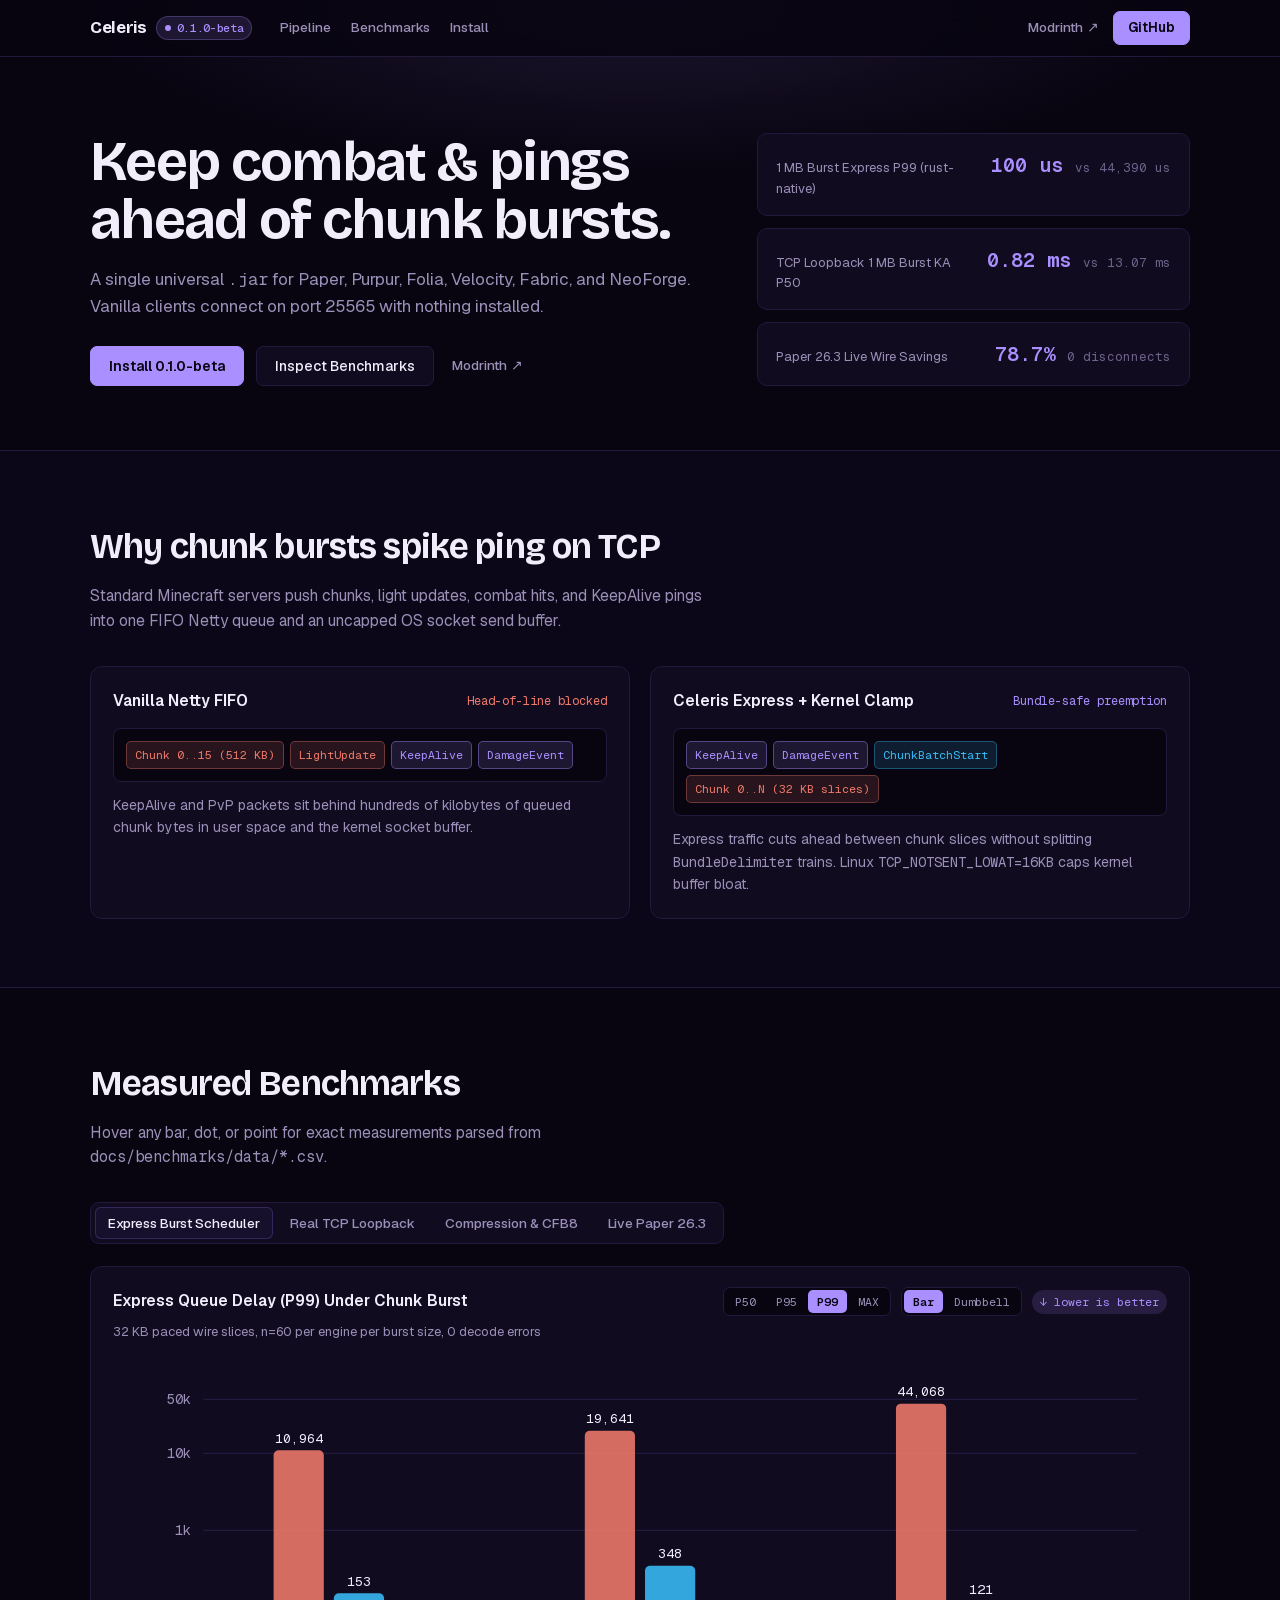
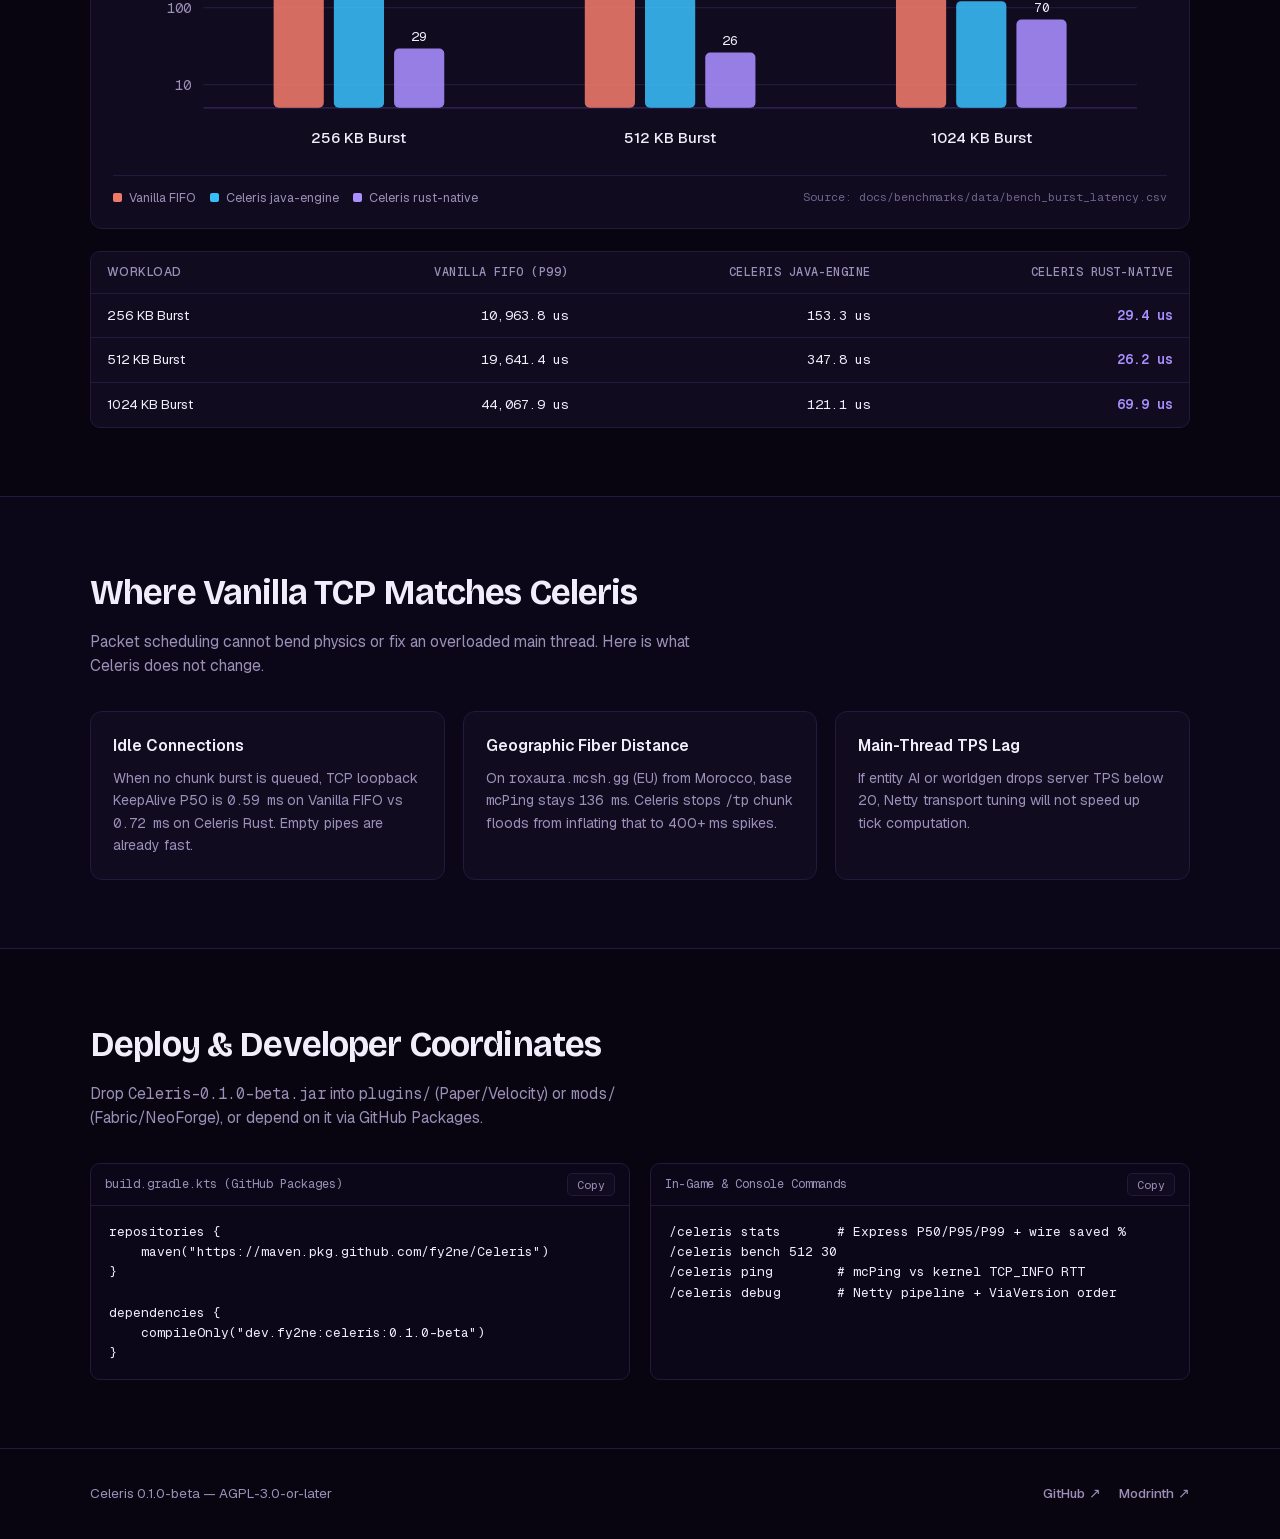
==== commit 443e0cad: "chore: update Modrinth slug to celeris_mc and remove visible llms.txt links from UI" ====
--- a/website/index.html
+++ b/website/index.html
@@ -24,7 +24,7 @@
         </nav>
       </div>
       <div class="sys-nav-actions">
-        <a class="ext-link" href="/llms.txt">llms.txt <span class="arrow">↗</span></a>
+        <a class="ext-link" href="https://modrinth.com/project/celeris_mc" target="_blank" rel="noopener">Modrinth <span class="arrow">↗</span></a>
         <a class="ds-btn ds-btn-primary" href="https://github.com/fy2ne/Celeris" target="_blank" rel="noopener">GitHub</a>
       </div>
     </div>
@@ -42,8 +42,8 @@
           <div class="hero-ctas">
             <a class="ds-btn ds-btn-primary ds-btn-lg" href="#install">Install 0.1.0-beta</a>
             <a class="ds-btn ds-btn-lg" href="#benchmarks">Inspect Benchmarks</a>
-            <a class="ext-link" href="https://modrinth.com/project/celeris" target="_blank" rel="noopener" style="margin-left:6px;">
-              Modrinth (upcoming) <span class="arrow">↗</span>
+            <a class="ext-link" href="https://modrinth.com/project/celeris_mc" target="_blank" rel="noopener" style="margin-left:6px;">
+              Modrinth <span class="arrow">↗</span>
             </a>
           </div>
         </div>
@@ -186,10 +186,8 @@
     <div class="wrap footer-inner">
       <span>Celeris 0.1.0-beta — AGPL-3.0-or-later</span>
       <div class="footer-links">
-        <a class="ext-link" href="/llms.txt">llms.txt <span class="arrow">↗</span></a>
-        <a class="ext-link" href="/llms-full.txt">llms-full.txt <span class="arrow">↗</span></a>
         <a class="ext-link" href="https://github.com/fy2ne/Celeris" target="_blank" rel="noopener">GitHub <span class="arrow">↗</span></a>
-        <a class="ext-link" href="https://modrinth.com/project/celeris" target="_blank" rel="noopener">Modrinth <span class="arrow">↗</span></a>
+        <a class="ext-link" href="https://modrinth.com/project/celeris_mc" target="_blank" rel="noopener">Modrinth <span class="arrow">↗</span></a>
       </div>
     </div>
   </footer>
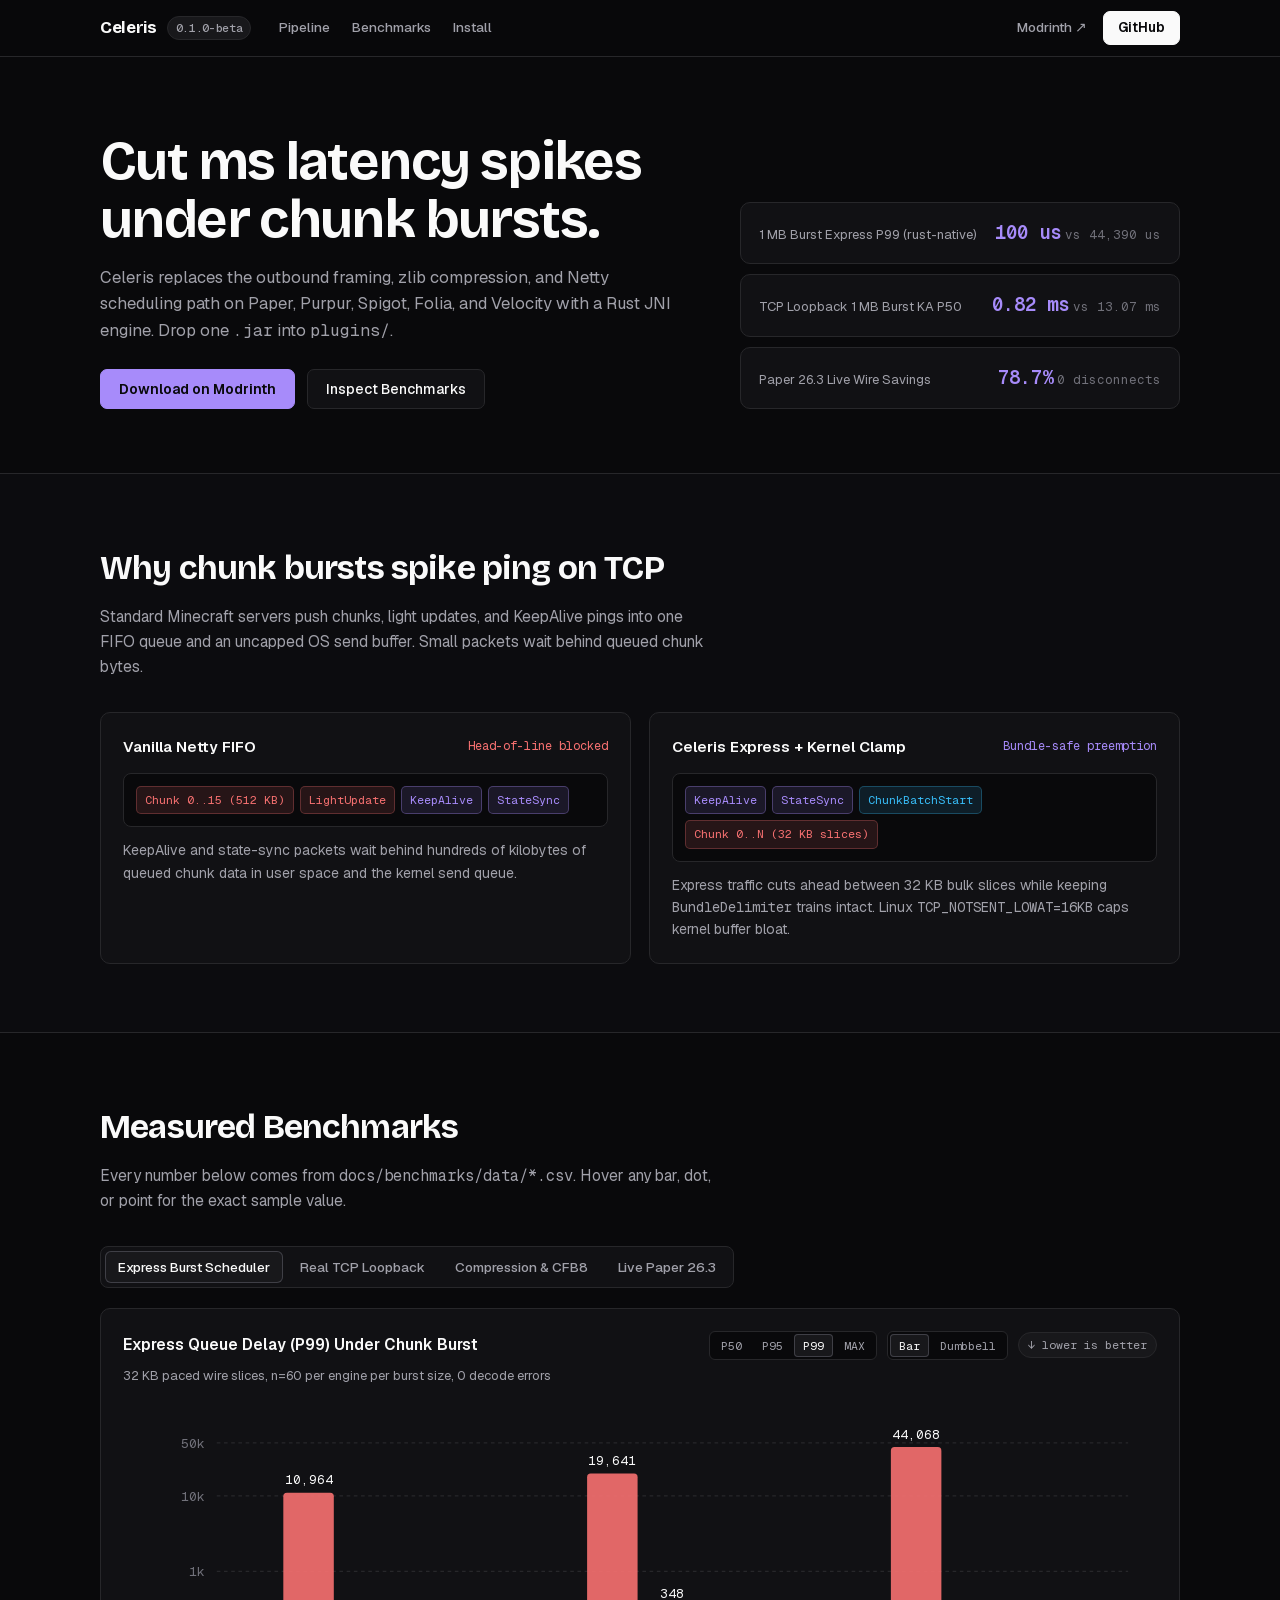
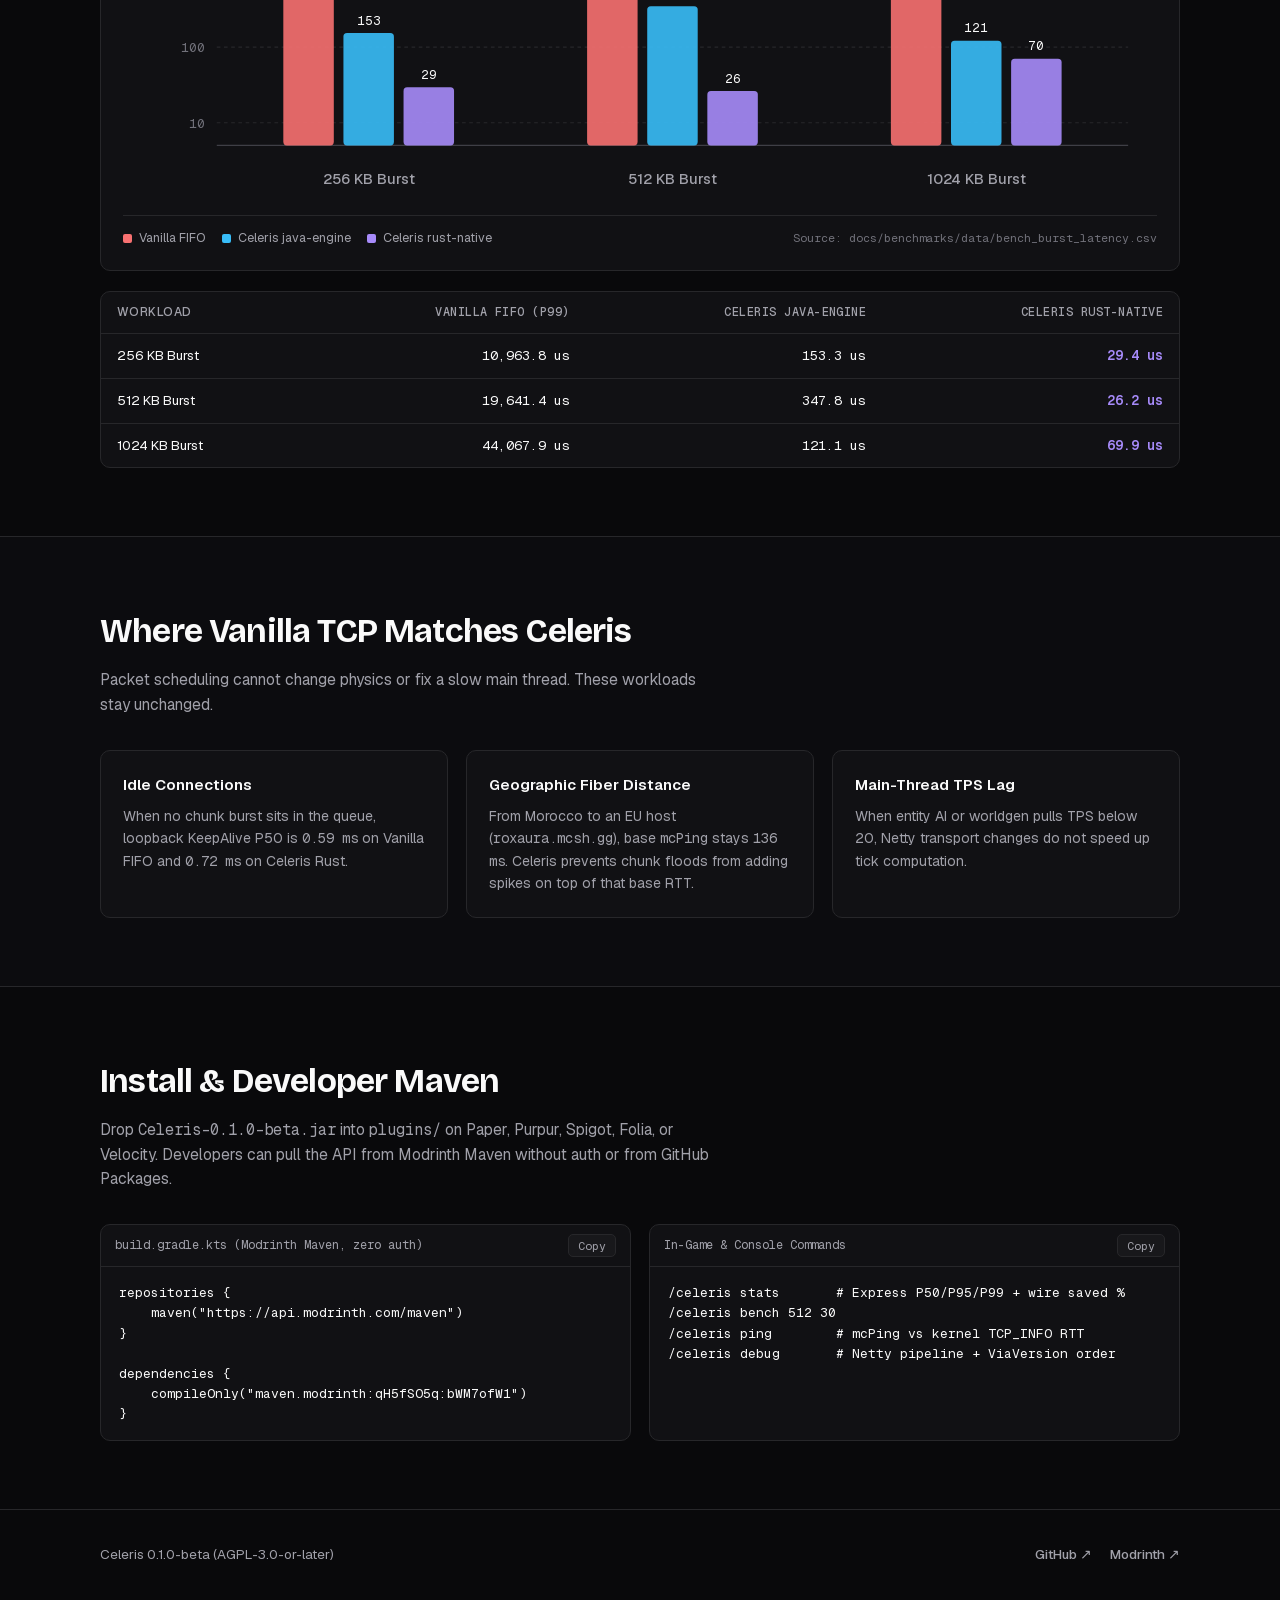
==== commit 683b3019: "website: neutral obsidian palette, stop-slop prose, Modrinth Maven, crisp charts" ====
--- a/website/index.html
+++ b/website/index.html
@@ -3,19 +3,17 @@
 <head>
   <meta charset="utf-8">
   <meta name="viewport" content="width=device-width, initial-scale=1">
-  <title>Celeris — Server-Side Netty &amp; Rust JNI Transport for Minecraft</title>
-  <meta name="description" content="Single-jar, zero-client-mod server networking engine for Paper, Velocity, Fabric, and NeoForge. Keeps KeepAlive and PvP hits ahead of chunk bursts.">
+  <title>Celeris: Rust JNI &amp; Netty Transport Engine for Minecraft</title>
+  <meta name="description" content="Rust JNI and Netty transport engine for Paper, Purpur, Spigot, Folia, and Velocity. Eliminates ms latency spikes under chunk bursts.">
   <link rel="stylesheet" href="./styles.css">
 </head>
 <body>
-  <div class="ambient-top" aria-hidden="true"></div>
-
   <header class="sys-nav">
     <div class="wrap sys-nav-inner">
       <div class="sys-nav-left">
         <a class="brand" href="#top">
           <span>Celeris</span>
-          <span class="ds-badge"><span class="pulse-dot"></span>0.1.0-beta</span>
+          <span class="ds-badge">0.1.0-beta</span>
         </a>
         <nav class="nav-links" aria-label="Primary">
           <a class="link-hover" href="#pipeline">Pipeline</a>
@@ -24,7 +22,7 @@
         </nav>
       </div>
       <div class="sys-nav-actions">
-        <a class="ext-link" href="https://modrinth.com/project/celeris_mc" target="_blank" rel="noopener">Modrinth <span class="arrow">↗</span></a>
+        <a class="ext-link" href="https://modrinth.com/project/celeris_mc" target="_blank" rel="noopener">Modrinth ↗</a>
         <a class="ds-btn ds-btn-primary" href="https://github.com/fy2ne/Celeris" target="_blank" rel="noopener">GitHub</a>
       </div>
     </div>
@@ -32,33 +30,29 @@
 
   <main id="top">
     <section class="hero">
-      <div class="wrap hero-grid reveal">
+      <div class="wrap hero-grid">
         <div>
-          <h1>Keep combat &amp; pings ahead of chunk bursts.</h1>
+          <h1>Cut ms latency spikes under chunk bursts.</h1>
           <p class="hero-lead">
-            A single universal <code class="mono">.jar</code> for Paper, Purpur, Folia, Velocity, Fabric, and NeoForge.
-            Vanilla clients connect on port <code class="mono">25565</code> with nothing installed.
+            Celeris replaces the outbound framing, zlib compression, and Netty scheduling path on Paper, Purpur, Spigot, Folia, and Velocity with a Rust JNI engine. Drop one <code class="mono">.jar</code> into <code class="mono">plugins/</code>.
           </p>
           <div class="hero-ctas">
-            <a class="ds-btn ds-btn-primary ds-btn-lg" href="#install">Install 0.1.0-beta</a>
+            <a class="ds-btn ds-btn-accent ds-btn-lg" href="https://modrinth.com/project/celeris_mc" target="_blank" rel="noopener">Download on Modrinth</a>
             <a class="ds-btn ds-btn-lg" href="#benchmarks">Inspect Benchmarks</a>
-            <a class="ext-link" href="https://modrinth.com/project/celeris_mc" target="_blank" rel="noopener" style="margin-left:6px;">
-              Modrinth <span class="arrow">↗</span>
-            </a>
           </div>
         </div>
         <div class="hero-metrics">
           <div class="metric-card">
             <span class="metric-label">1 MB Burst Express P99 (rust-native)</span>
-            <span class="metric-val">100 us <small>vs 44,390 us</small></span>
+            <span class="metric-val"><span class="accent">100 us</span><small>vs 44,390 us</small></span>
           </div>
           <div class="metric-card">
             <span class="metric-label">TCP Loopback 1 MB Burst KA P50</span>
-            <span class="metric-val">0.82 ms <small>vs 13.07 ms</small></span>
+            <span class="metric-val"><span class="accent">0.82 ms</span><small>vs 13.07 ms</small></span>
           </div>
           <div class="metric-card">
             <span class="metric-label">Paper 26.3 Live Wire Savings</span>
-            <span class="metric-val">78.7% <small>0 disconnects</small></span>
+            <span class="metric-val"><span class="accent">78.7%</span><small>0 disconnects</small></span>
           </div>
         </div>
       </div>
@@ -68,7 +62,7 @@
       <div class="wrap">
         <h2>Why chunk bursts spike ping on TCP</h2>
         <p class="section-sub">
-          Standard Minecraft servers push chunks, light updates, combat hits, and KeepAlive pings into one FIFO Netty queue and an uncapped OS socket send buffer.
+          Standard Minecraft servers push chunks, light updates, and KeepAlive pings into one FIFO queue and an uncapped OS send buffer. Small packets wait behind queued chunk bytes.
         </p>
         <div class="pipe-grid">
           <div class="ds-card">
@@ -80,10 +74,10 @@
               <span class="pkt pkt-bulk">Chunk 0..15 (512 KB)</span>
               <span class="pkt pkt-bulk">LightUpdate</span>
               <span class="pkt pkt-exp">KeepAlive</span>
-              <span class="pkt pkt-exp">DamageEvent</span>
+              <span class="pkt pkt-exp">StateSync</span>
             </div>
             <p style="margin:0;color:var(--color-fg-muted);font-size:14px;">
-              KeepAlive and PvP packets sit behind hundreds of kilobytes of queued chunk bytes in user space and the kernel socket buffer.
+              KeepAlive and state-sync packets wait behind hundreds of kilobytes of queued chunk data in user space and the kernel send queue.
             </p>
           </div>
           <div class="ds-card">
@@ -93,12 +87,12 @@
             </div>
             <div class="lane">
               <span class="pkt pkt-exp">KeepAlive</span>
-              <span class="pkt pkt-exp">DamageEvent</span>
+              <span class="pkt pkt-exp">StateSync</span>
               <span class="pkt pkt-bar">ChunkBatchStart</span>
               <span class="pkt pkt-bulk">Chunk 0..N (32 KB slices)</span>
             </div>
             <p style="margin:0;color:var(--color-fg-muted);font-size:14px;">
-              Express traffic cuts ahead between chunk slices without splitting <code class="mono">BundleDelimiter</code> trains. Linux <code class="mono">TCP_NOTSENT_LOWAT=16KB</code> caps kernel buffer bloat.
+              Express traffic cuts ahead between 32 KB bulk slices while keeping <code class="mono">BundleDelimiter</code> trains intact. Linux <code class="mono">TCP_NOTSENT_LOWAT=16KB</code> caps kernel buffer bloat.
             </p>
           </div>
         </div>
@@ -109,7 +103,7 @@
       <div class="wrap">
         <h2>Measured Benchmarks</h2>
         <p class="section-sub">
-          Hover any bar, dot, or point for exact measurements parsed from <code class="mono">docs/benchmarks/data/*.csv</code>.
+          Every number below comes from <code class="mono">docs/benchmarks/data/*.csv</code>. Hover any bar, dot, or point for the exact sample value.
         </p>
 
         <div class="ds-tabs" role="tablist">
@@ -128,20 +122,20 @@
       <div class="wrap">
         <h2>Where Vanilla TCP Matches Celeris</h2>
         <p class="section-sub">
-          Packet scheduling cannot bend physics or fix an overloaded main thread. Here is what Celeris does not change.
+          Packet scheduling cannot change physics or fix a slow main thread. These workloads stay unchanged.
         </p>
         <div class="limits-grid">
           <div class="ds-card">
             <h3>Idle Connections</h3>
-            <p>When no chunk burst is queued, TCP loopback KeepAlive P50 is <code class="mono">0.59 ms</code> on Vanilla FIFO vs <code class="mono">0.72 ms</code> on Celeris Rust. Empty pipes are already fast.</p>
+            <p>When no chunk burst sits in the queue, loopback KeepAlive P50 is <code class="mono">0.59 ms</code> on Vanilla FIFO and <code class="mono">0.72 ms</code> on Celeris Rust.</p>
           </div>
           <div class="ds-card">
             <h3>Geographic Fiber Distance</h3>
-            <p>On <code class="mono">roxaura.mcsh.gg</code> (EU) from Morocco, base <code class="mono">mcPing</code> stays <code class="mono">136 ms</code>. Celeris stops <code class="mono">/tp</code> chunk floods from inflating that to 400+ ms spikes.</p>
+            <p>From Morocco to an EU host (<code class="mono">roxaura.mcsh.gg</code>), base <code class="mono">mcPing</code> stays <code class="mono">136 ms</code>. Celeris prevents chunk floods from adding spikes on top of that base RTT.</p>
           </div>
           <div class="ds-card">
             <h3>Main-Thread TPS Lag</h3>
-            <p>If entity AI or worldgen drops server TPS below 20, Netty transport tuning will not speed up tick computation.</p>
+            <p>When entity AI or worldgen pulls TPS below 20, Netty transport changes do not speed up tick computation.</p>
           </div>
         </div>
       </div>
@@ -149,22 +143,22 @@
 
     <section id="install" class="section">
       <div class="wrap">
-        <h2>Deploy &amp; Developer Coordinates</h2>
+        <h2>Install &amp; Developer Maven</h2>
         <p class="section-sub">
-          Drop <code class="mono">Celeris-0.1.0-beta.jar</code> into <code class="mono">plugins/</code> (Paper/Velocity) or <code class="mono">mods/</code> (Fabric/NeoForge), or depend on it via GitHub Packages.
+          Drop <code class="mono">Celeris-0.1.0-beta.jar</code> into <code class="mono">plugins/</code> on Paper, Purpur, Spigot, Folia, or Velocity. Developers can pull the API from Modrinth Maven without auth or from GitHub Packages.
         </p>
         <div class="install-grid">
           <div class="code-card">
             <div class="code-card-head">
-              <span>build.gradle.kts (GitHub Packages)</span>
-              <button class="copy-btn" data-copy="code-gradle">Copy</button>
+              <span>build.gradle.kts (Modrinth Maven, zero auth)</span>
+              <button class="copy-btn" data-copy="code-modrinth">Copy</button>
             </div>
-            <pre id="code-gradle" class="code-block">repositories {
-    maven("https://maven.pkg.github.com/fy2ne/Celeris")
+            <pre id="code-modrinth" class="code-block">repositories {
+    maven("https://api.modrinth.com/maven")
 }
 
 dependencies {
-    compileOnly("dev.fy2ne:celeris:0.1.0-beta")
+    compileOnly("maven.modrinth:qH5fSO5q:bWM7ofW1")
 }</pre>
           </div>
           <div class="code-card">
@@ -184,10 +178,10 @@
 
   <footer class="footer">
     <div class="wrap footer-inner">
-      <span>Celeris 0.1.0-beta — AGPL-3.0-or-later</span>
+      <span>Celeris 0.1.0-beta (AGPL-3.0-or-later)</span>
       <div class="footer-links">
-        <a class="ext-link" href="https://github.com/fy2ne/Celeris" target="_blank" rel="noopener">GitHub <span class="arrow">↗</span></a>
-        <a class="ext-link" href="https://modrinth.com/project/celeris_mc" target="_blank" rel="noopener">Modrinth <span class="arrow">↗</span></a>
+        <a class="ext-link" href="https://github.com/fy2ne/Celeris" target="_blank" rel="noopener">GitHub ↗</a>
+        <a class="ext-link" href="https://modrinth.com/project/celeris_mc" target="_blank" rel="noopener">Modrinth ↗</a>
       </div>
     </div>
   </footer>
--- a/website/styles.css
+++ b/website/styles.css
@@ -4,26 +4,25 @@
 
 :root {
   color-scheme: dark;
-  --color-canvas-default: #080410;
-  --color-canvas-subtle: #0c0718;
-  --color-surface-default: #110b20;
-  --color-surface-elevated: #17102c;
-  --color-surface-hover: #1e1538;
-  --color-border-default: #22193d;
-  --color-border-strong: #35275c;
-
-  --color-fg-default: #f1edfa;
-  --color-fg-muted: #9a90b8;
-  --color-fg-subtle: #6e648c;
-
-  --color-brand-default: #a98fff;
-  --color-brand-hover: #c0adff;
-  --color-brand-subtle: rgba(169, 143, 255, 0.14);
+  --color-canvas-default: #09090b;
+  --color-canvas-subtle: #0c0c0f;
+  --color-surface-default: #111114;
+  --color-surface-elevated: #18181b;
+  --color-surface-hover: #1f1f24;
+  --color-border-default: #27272a;
+  --color-border-strong: #3f3f46;
+
+  --color-fg-default: #fafafa;
+  --color-fg-muted: #a1a1aa;
+  --color-fg-subtle: #71717a;
+
+  --color-brand-default: #a78bfa;
+  --color-brand-hover: #c4b5fd;
+  --color-brand-subtle: rgba(167, 139, 250, 0.12);
 
   --color-cyan: #38bdf8;
-  --color-coral: #f07a6a;
-  --color-amber: #f2c46b;
-  --color-emerald: #34d399;
+  --color-coral: #f87171;
+  --color-amber: #fbbf24;
 
   --font-display: "Bricolage Grotesque", "Geist", -apple-system, sans-serif;
   --font-sans: "Geist", -apple-system, BlinkMacSystemFont, "Segoe UI", sans-serif;
@@ -51,28 +50,18 @@
 }
 
 .wrap {
-  width: min(1100px, 100% - 48px);
+  width: min(1080px, 100% - 48px);
   margin: 0 auto;
 }
 
-/* Top ambient purple glow */
-.ambient-top {
-  position: absolute;
-  inset: 0 0 auto 0;
-  height: 440px;
-  pointer-events: none;
-  background: radial-gradient(62% 55% at 50% 0%, rgba(169, 143, 255, 0.13), transparent 72%);
-  z-index: 0;
-}
-
-/* Weavetab SystemNavbar (simplified, purple accent) */
+/* Navbar */
 .sys-nav {
   position: sticky;
   top: 0;
   z-index: 40;
   width: 100%;
   border-bottom: 1px solid var(--color-border-default);
-  background: rgba(8, 4, 16, 0.82);
+  background: rgba(9, 9, 11, 0.88);
   backdrop-filter: blur(12px);
 }
 
@@ -93,7 +82,7 @@
 .brand {
   display: inline-flex;
   align-items: center;
-  gap: 9px;
+  gap: 10px;
   font-family: var(--font-display);
   font-weight: 700;
   font-size: 17px;
@@ -101,69 +90,31 @@
 }
 
 .ds-badge {
-  display: inline-flex;
-  align-items: center;
-  gap: 6px;
   font-family: var(--font-mono);
   font-size: 11.5px;
   font-weight: 500;
   padding: 2px 8px;
   border-radius: 999px;
-  background: var(--color-brand-subtle);
-  color: var(--color-brand-default);
-  border: 1px solid rgba(169, 143, 255, 0.28);
-}
-
-.pulse-dot {
-  width: 6px;
-  height: 6px;
-  border-radius: 999px;
-  background: var(--color-brand-default);
-  animation: pulseGlow 2.2s ease-in-out infinite;
-}
-
-@keyframes pulseGlow {
-  0%, 100% { opacity: 1; transform: scale(1); }
-  50% { opacity: 0.45; transform: scale(0.82); }
+  background: var(--color-surface-elevated);
+  color: var(--color-fg-muted);
+  border: 1px solid var(--color-border-default);
 }
 
 .nav-links {
   display: flex;
   align-items: center;
-  gap: 20px;
-}
-
-/* Text hover underline animation */
+  gap: 22px;
+}
+
 .link-hover {
-  position: relative;
   font-size: 13.5px;
   font-weight: 500;
   color: var(--color-fg-muted);
-  transition: color 160ms ease;
-}
-
-.link-hover::after {
-  content: "";
-  position: absolute;
-  left: 0;
-  right: 0;
-  bottom: -3px;
-  height: 1.5px;
-  background: var(--color-brand-default);
-  transform: scaleX(0);
-  transform-origin: left center;
-  transition: transform 200ms cubic-bezier(0.22, 1, 0.36, 1);
-}
-
-.link-hover:hover {
-  color: var(--color-fg-default);
-}
-
-.link-hover:hover::after {
-  transform: scaleX(1);
-}
-
-/* Weavetab ExternalLink text hover */
+  transition: color 140ms ease;
+}
+
+.link-hover:hover { color: var(--color-fg-default); }
+
 .ext-link {
   display: inline-flex;
   align-items: center;
@@ -171,29 +122,17 @@
   font-size: 13.5px;
   font-weight: 500;
   color: var(--color-fg-muted);
-  transition: color 150ms ease;
-}
-
-.ext-link .arrow {
-  display: inline-block;
-  transition: transform 160ms ease;
-}
-
-.ext-link:hover {
-  color: var(--color-brand-default);
-}
-
-.ext-link:hover .arrow {
-  transform: translate(2px, -2px);
-}
+  transition: color 140ms ease;
+}
+
+.ext-link:hover { color: var(--color-brand-default); }
 
 .sys-nav-actions {
   display: flex;
   align-items: center;
-  gap: 14px;
-}
-
-/* Weavetab Button variants (Purple instead of Blue) */
+  gap: 16px;
+}
+
 .ds-btn {
   display: inline-flex;
   align-items: center;
@@ -208,7 +147,7 @@
   background: var(--color-surface-default);
   color: var(--color-fg-default);
   cursor: pointer;
-  transition: border-color 150ms ease, background 150ms ease, transform 120ms ease;
+  transition: border-color 140ms ease, background 140ms ease;
 }
 
 .ds-btn:hover {
@@ -216,16 +155,26 @@
   background: var(--color-surface-hover);
 }
 
-.ds-btn:active { transform: translateY(1px); }
-
 .ds-btn-primary {
+  background: var(--color-fg-default);
+  border-color: var(--color-fg-default);
+  color: var(--color-canvas-default);
+  font-weight: 600;
+}
+
+.ds-btn-primary:hover {
+  background: #e4e4e7;
+  border-color: #e4e4e7;
+}
+
+.ds-btn-accent {
   background: var(--color-brand-default);
   border-color: var(--color-brand-default);
-  color: #080410;
+  color: #09090b;
   font-weight: 600;
 }
 
-.ds-btn-primary:hover {
+.ds-btn-accent:hover {
   background: var(--color-brand-hover);
   border-color: var(--color-brand-hover);
 }
@@ -234,15 +183,13 @@
 
 /* Hero */
 .hero {
-  position: relative;
-  z-index: 1;
   padding: 76px 0 64px;
   border-bottom: 1px solid var(--color-border-default);
 }
 
 .hero-grid {
   display: grid;
-  grid-template-columns: 1.18fr 0.82fr;
+  grid-template-columns: 1.15fr 0.85fr;
   gap: 44px;
   align-items: end;
 }
@@ -250,17 +197,17 @@
 h1 {
   margin: 0 0 16px;
   font-family: var(--font-display);
-  font-size: clamp(2.35rem, 4.3vw, 3.5rem);
+  font-size: clamp(2.3rem, 4.2vw, 3.4rem);
   font-weight: 700;
-  line-height: 1.06;
+  line-height: 1.07;
   letter-spacing: -0.03em;
 }
 
 .hero-lead {
   margin: 0 0 26px;
-  font-size: 17px;
-  color: var(--color-fg-muted);
-  max-width: 56ch;
+  font-size: 16.5px;
+  color: var(--color-fg-muted);
+  max-width: 54ch;
 }
 
 .hero-ctas {
@@ -272,7 +219,7 @@
 
 .hero-metrics {
   display: grid;
-  gap: 12px;
+  gap: 10px;
 }
 
 .metric-card {
@@ -284,23 +231,18 @@
   justify-content: space-between;
   align-items: baseline;
   gap: 14px;
-  transition: border-color 180ms ease, transform 180ms ease;
-}
-
-.metric-card:hover {
-  border-color: var(--color-brand-default);
-  transform: translateY(-2px);
 }
 
 .metric-label { font-size: 13px; color: var(--color-fg-muted); }
 .metric-val {
   font-family: var(--font-mono);
-  font-size: 20px;
+  font-size: 19px;
   font-weight: 600;
-  color: var(--color-brand-default);
+  color: var(--color-fg-default);
   white-space: nowrap;
 }
-.metric-val small { font-size: 12.5px; font-weight: 400; color: var(--color-fg-subtle); }
+.metric-val .accent { color: var(--color-brand-default); }
+.metric-val small { font-size: 12.5px; font-weight: 400; color: var(--color-fg-subtle); margin-left: 4px; }
 
 /* Sections */
 .section {
@@ -312,7 +254,7 @@
 h2 {
   margin: 0 0 10px;
   font-family: var(--font-display);
-  font-size: clamp(1.65rem, 2.7vw, 2.15rem);
+  font-size: clamp(1.6rem, 2.6vw, 2.1rem);
   font-weight: 700;
   letter-spacing: -0.025em;
 }
@@ -320,26 +262,23 @@
 .section-sub {
   margin: 0 0 32px;
   color: var(--color-fg-muted);
-  max-width: 64ch;
+  max-width: 62ch;
   font-size: 15.5px;
 }
 
-/* Pipeline comparison */
+/* Pipeline */
 .pipe-grid {
   display: grid;
   grid-template-columns: 1fr 1fr;
-  gap: 20px;
+  gap: 18px;
 }
 
 .ds-card {
   background: var(--color-surface-default);
   border: 1px solid var(--color-border-default);
-  border-radius: 12px;
+  border-radius: 10px;
   padding: 22px;
-  transition: border-color 180ms ease;
-}
-
-.ds-card:hover { border-color: var(--color-border-strong); }
+}
 
 .pipe-head {
   display: flex;
@@ -348,7 +287,7 @@
   margin-bottom: 14px;
 }
 
-.pipe-title { font-weight: 600; font-size: 15.5px; }
+.pipe-title { font-weight: 600; font-size: 15px; }
 .tag-bad { font-family: var(--font-mono); font-size: 12px; color: var(--color-coral); }
 .tag-good { font-family: var(--font-mono); font-size: 12px; color: var(--color-brand-default); }
 
@@ -368,14 +307,12 @@
   font-size: 11.5px;
   padding: 4px 8px;
   border-radius: 5px;
-  transition: transform 150ms ease;
-}
-.pkt:hover { transform: translateY(-1px); }
-.pkt-bulk { background: rgba(240, 122, 106, 0.14); color: var(--color-coral); border: 1px solid rgba(240, 122, 106, 0.35); }
-.pkt-exp { background: var(--color-brand-subtle); color: var(--color-brand-default); border: 1px solid rgba(169, 143, 255, 0.4); }
-.pkt-bar { background: rgba(56, 189, 248, 0.14); color: var(--color-cyan); border: 1px solid rgba(56, 189, 248, 0.35); }
-
-/* Weavetab Tabs */
+}
+.pkt-bulk { background: rgba(248, 113, 113, 0.12); color: var(--color-coral); border: 1px solid rgba(248, 113, 113, 0.28); }
+.pkt-exp { background: var(--color-brand-subtle); color: var(--color-brand-default); border: 1px solid rgba(167, 139, 250, 0.32); }
+.pkt-bar { background: rgba(56, 189, 248, 0.12); color: var(--color-cyan); border: 1px solid rgba(56, 189, 248, 0.28); }
+
+/* Tabs */
 .ds-tabs {
   display: inline-flex;
   flex-wrap: wrap;
@@ -383,8 +320,8 @@
   padding: 4px;
   background: var(--color-surface-default);
   border: 1px solid var(--color-border-default);
-  border-radius: 9px;
-  margin-bottom: 22px;
+  border-radius: 8px;
+  margin-bottom: 20px;
 }
 
 .ds-tab {
@@ -397,7 +334,7 @@
   padding: 7px 13px;
   border-radius: 6px;
   cursor: pointer;
-  transition: background 150ms ease, color 150ms ease;
+  transition: background 140ms ease, color 140ms ease;
 }
 
 .ds-tab:hover { color: var(--color-fg-default); }
@@ -407,20 +344,20 @@
   box-shadow: inset 0 0 0 1px var(--color-border-strong);
 }
 
-/* Weavetab BenchmarkChart CSS (.benchmark-minimal-card) */
+/* Benchmark Card */
 .benchmark-minimal-card {
-  margin: 0 0 22px;
-  padding: 20px 22px;
-  background: var(--color-surface-default);
-  border: 1px solid var(--color-border-default);
-  border-radius: 12px;
+  margin: 0 0 20px;
+  padding: 22px;
+  background: var(--color-surface-default);
+  border: 1px solid var(--color-border-default);
+  border-radius: 10px;
 }
 
 .benchmark-minimal-head {
   display: flex;
   flex-direction: column;
   gap: 6px;
-  margin-bottom: 16px;
+  margin-bottom: 18px;
 }
 
 .benchmark-minimal-title-row {
@@ -447,9 +384,10 @@
 .benchmark-minimal-dir {
   font-family: var(--font-mono);
   font-size: 11.5px;
-  color: var(--color-brand-default);
-  background: var(--color-brand-subtle);
-  padding: 3px 8px;
+  color: var(--color-fg-muted);
+  background: var(--color-surface-elevated);
+  border: 1px solid var(--color-border-default);
+  padding: 3px 9px;
   border-radius: 999px;
 }
 
@@ -463,7 +401,7 @@
   display: inline-flex;
   background: var(--color-canvas-default);
   border: 1px solid var(--color-border-default);
-  border-radius: 7px;
+  border-radius: 6px;
   padding: 2px;
   gap: 2px;
 }
@@ -475,36 +413,20 @@
   font-family: var(--font-mono);
   font-size: 11.5px;
   padding: 4px 9px;
-  border-radius: 5px;
+  border-radius: 4px;
   cursor: pointer;
-  transition: background 140ms ease, color 140ms ease;
 }
 
 .pill-btn:hover { color: var(--color-fg-default); }
 .pill-btn.active {
-  background: var(--color-brand-default);
-  color: #080410;
-  font-weight: 600;
-}
-
-.benchmark-svg-wrap {
-  width: 100%;
-  overflow-x: auto;
-}
-
-.benchmark-svg {
-  display: block;
-  width: 100%;
-  height: auto;
-  background: transparent;
-}
-
-.chart-bar, .chart-dot {
-  transition: opacity 160ms ease, transform 220ms cubic-bezier(0.22, 1, 0.36, 1);
-  cursor: pointer;
-}
-
-.chart-bar:hover, .chart-dot:hover { opacity: 1 !important; }
+  background: var(--color-surface-elevated);
+  color: var(--color-fg-default);
+  box-shadow: inset 0 0 0 1px var(--color-border-strong);
+}
+
+.benchmark-svg-wrap { width: 100%; overflow-x: auto; }
+.benchmark-svg { display: block; width: 100%; height: auto; background: transparent; }
+.chart-bar, .chart-dot { cursor: pointer; transition: opacity 120ms ease; }
 
 .benchmark-minimal-foot {
   display: flex;
@@ -517,12 +439,7 @@
   border-top: 1px solid var(--color-border-default);
 }
 
-.benchmark-minimal-legend {
-  display: flex;
-  flex-wrap: wrap;
-  gap: 14px;
-}
-
+.benchmark-minimal-legend { display: flex; flex-wrap: wrap; gap: 16px; }
 .benchmark-legend-pill {
   display: inline-flex;
   align-items: center;
@@ -530,20 +447,14 @@
   font-size: 12.5px;
   color: var(--color-fg-muted);
 }
-
-.benchmark-legend-swatch {
-  width: 9px;
-  height: 9px;
-  border-radius: 2px;
-}
-
+.benchmark-legend-swatch { width: 9px; height: 9px; border-radius: 2px; }
 .benchmark-minimal-source {
   font-family: var(--font-mono);
   font-size: 11.5px;
   color: var(--color-fg-subtle);
 }
 
-/* Weavetab Table */
+/* Tables */
 .table-wrap {
   overflow-x: auto;
   border: 1px solid var(--color-border-default);
@@ -564,7 +475,6 @@
   text-transform: uppercase;
   letter-spacing: 0.04em;
 }
-tbody tr { transition: background 140ms ease; }
 tbody tr:hover { background: var(--color-surface-hover); }
 tbody tr:last-child td { border-bottom: none; }
 td.num, th.num {
@@ -580,20 +490,20 @@
   gap: 18px;
 }
 
-.limits-grid h3 { margin: 0 0 8px; font-size: 15.5px; font-weight: 600; }
+.limits-grid h3 { margin: 0 0 8px; font-size: 15px; font-weight: 600; }
 .limits-grid p { margin: 0; font-size: 14px; color: var(--color-fg-muted); }
 
-/* Weavetab CodeBlock with Copy button */
+/* Code blocks */
 .install-grid {
   display: grid;
   grid-template-columns: 1fr 1fr;
-  gap: 20px;
+  gap: 18px;
 }
 
 .code-card {
   border: 1px solid var(--color-border-default);
   border-radius: 10px;
-  background: var(--color-canvas-subtle);
+  background: var(--color-surface-default);
   overflow: hidden;
 }
 
@@ -610,17 +520,16 @@
 
 .copy-btn {
   border: 1px solid var(--color-border-default);
-  background: var(--color-surface-default);
+  background: var(--color-surface-elevated);
   color: var(--color-fg-muted);
   font-family: var(--font-mono);
   font-size: 11.5px;
   padding: 3px 9px;
   border-radius: 5px;
   cursor: pointer;
-  transition: color 140ms ease, border-color 140ms ease;
-}
-
-.copy-btn:hover { color: var(--color-brand-default); border-color: var(--color-brand-default); }
+}
+
+.copy-btn:hover { color: var(--color-fg-default); border-color: var(--color-border-strong); }
 
 pre.code-block {
   margin: 0;
@@ -631,7 +540,6 @@
   color: var(--color-fg-default);
 }
 
-/* Footer */
 .footer {
   padding: 34px 0;
   color: var(--color-fg-muted);
@@ -647,18 +555,6 @@
 }
 
 .footer-links { display: flex; gap: 18px; align-items: center; }
-
-@keyframes riseIn {
-  from { opacity: 0; transform: translateY(10px); }
-  to { opacity: 1; transform: translateY(0); }
-}
-
-.reveal { animation: riseIn 420ms cubic-bezier(0.22, 1, 0.36, 1) both; }
-
-@media (prefers-reduced-motion: reduce) {
-  .reveal, .pulse-dot { animation: none; }
-  * { transition-duration: 0.01ms !important; }
-}
 
 @media (max-width: 860px) {
   .hero-grid, .pipe-grid, .limits-grid, .install-grid { grid-template-columns: 1fr; }
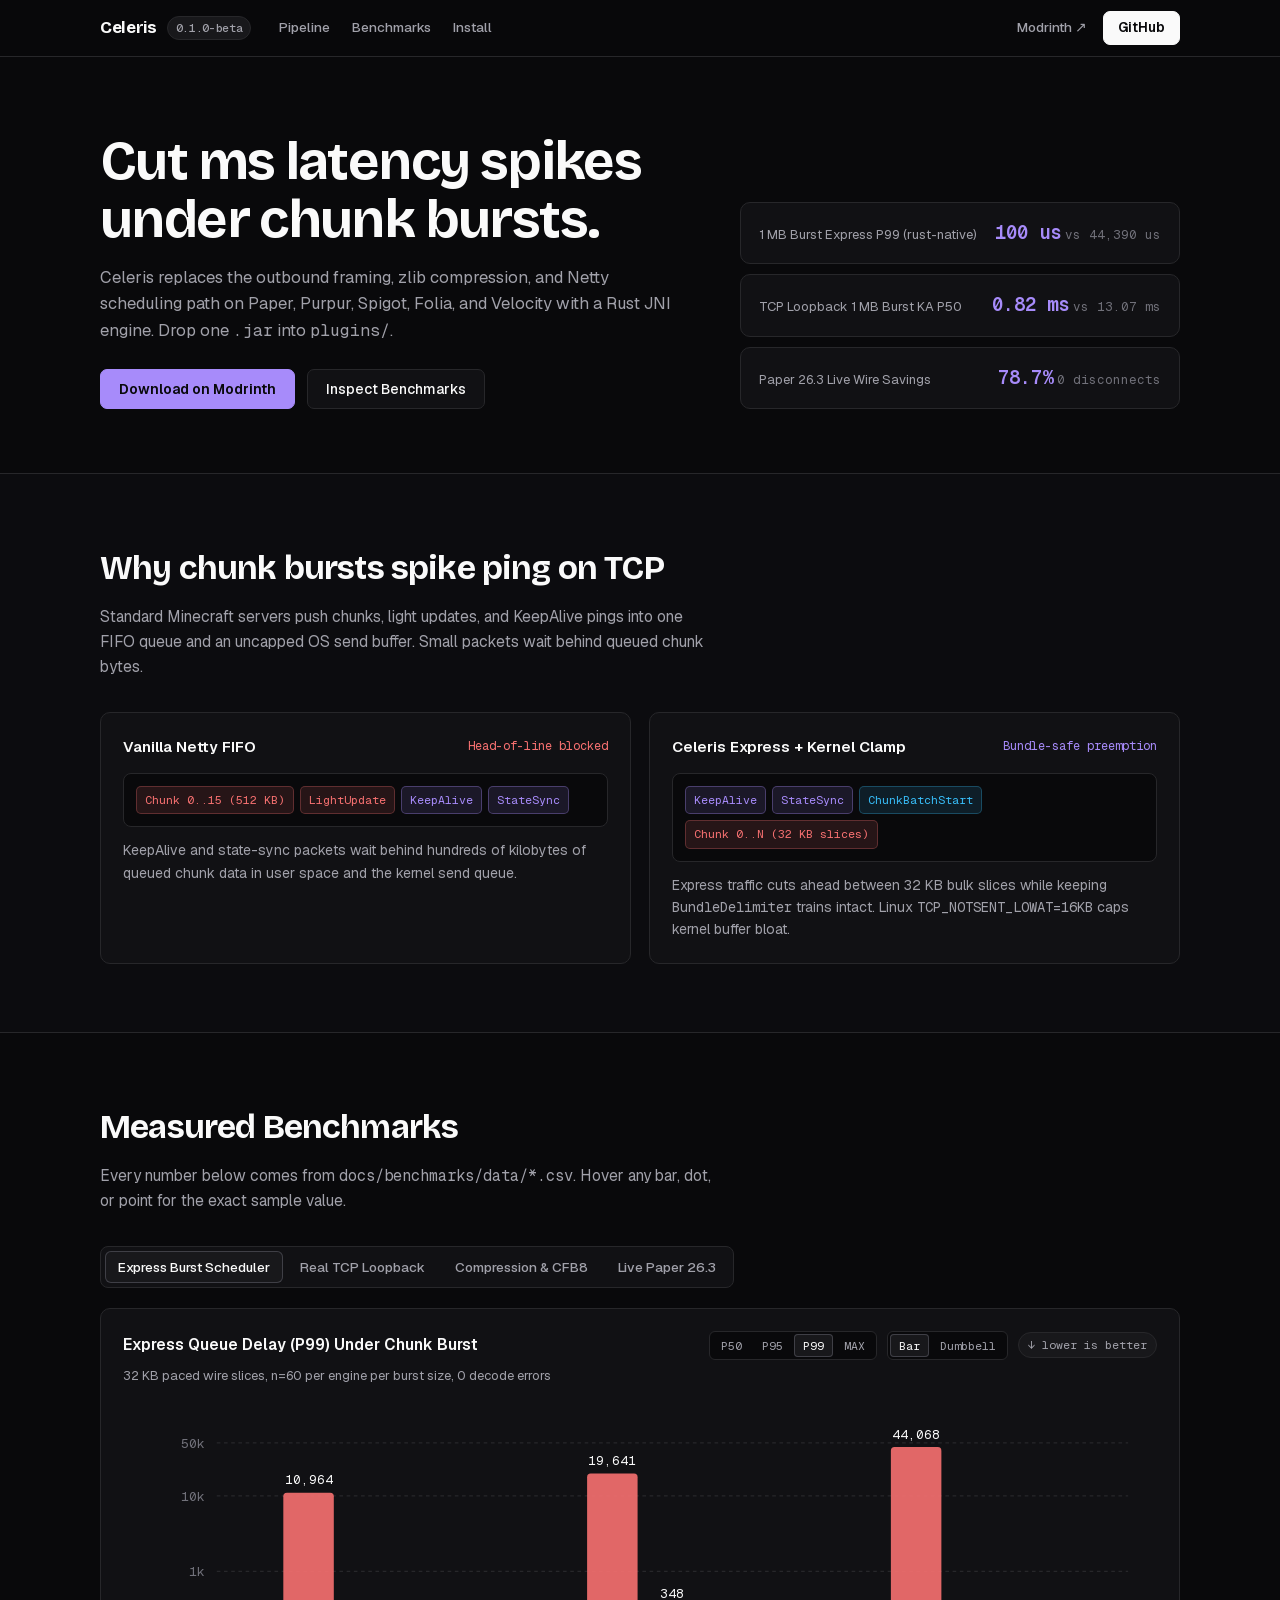
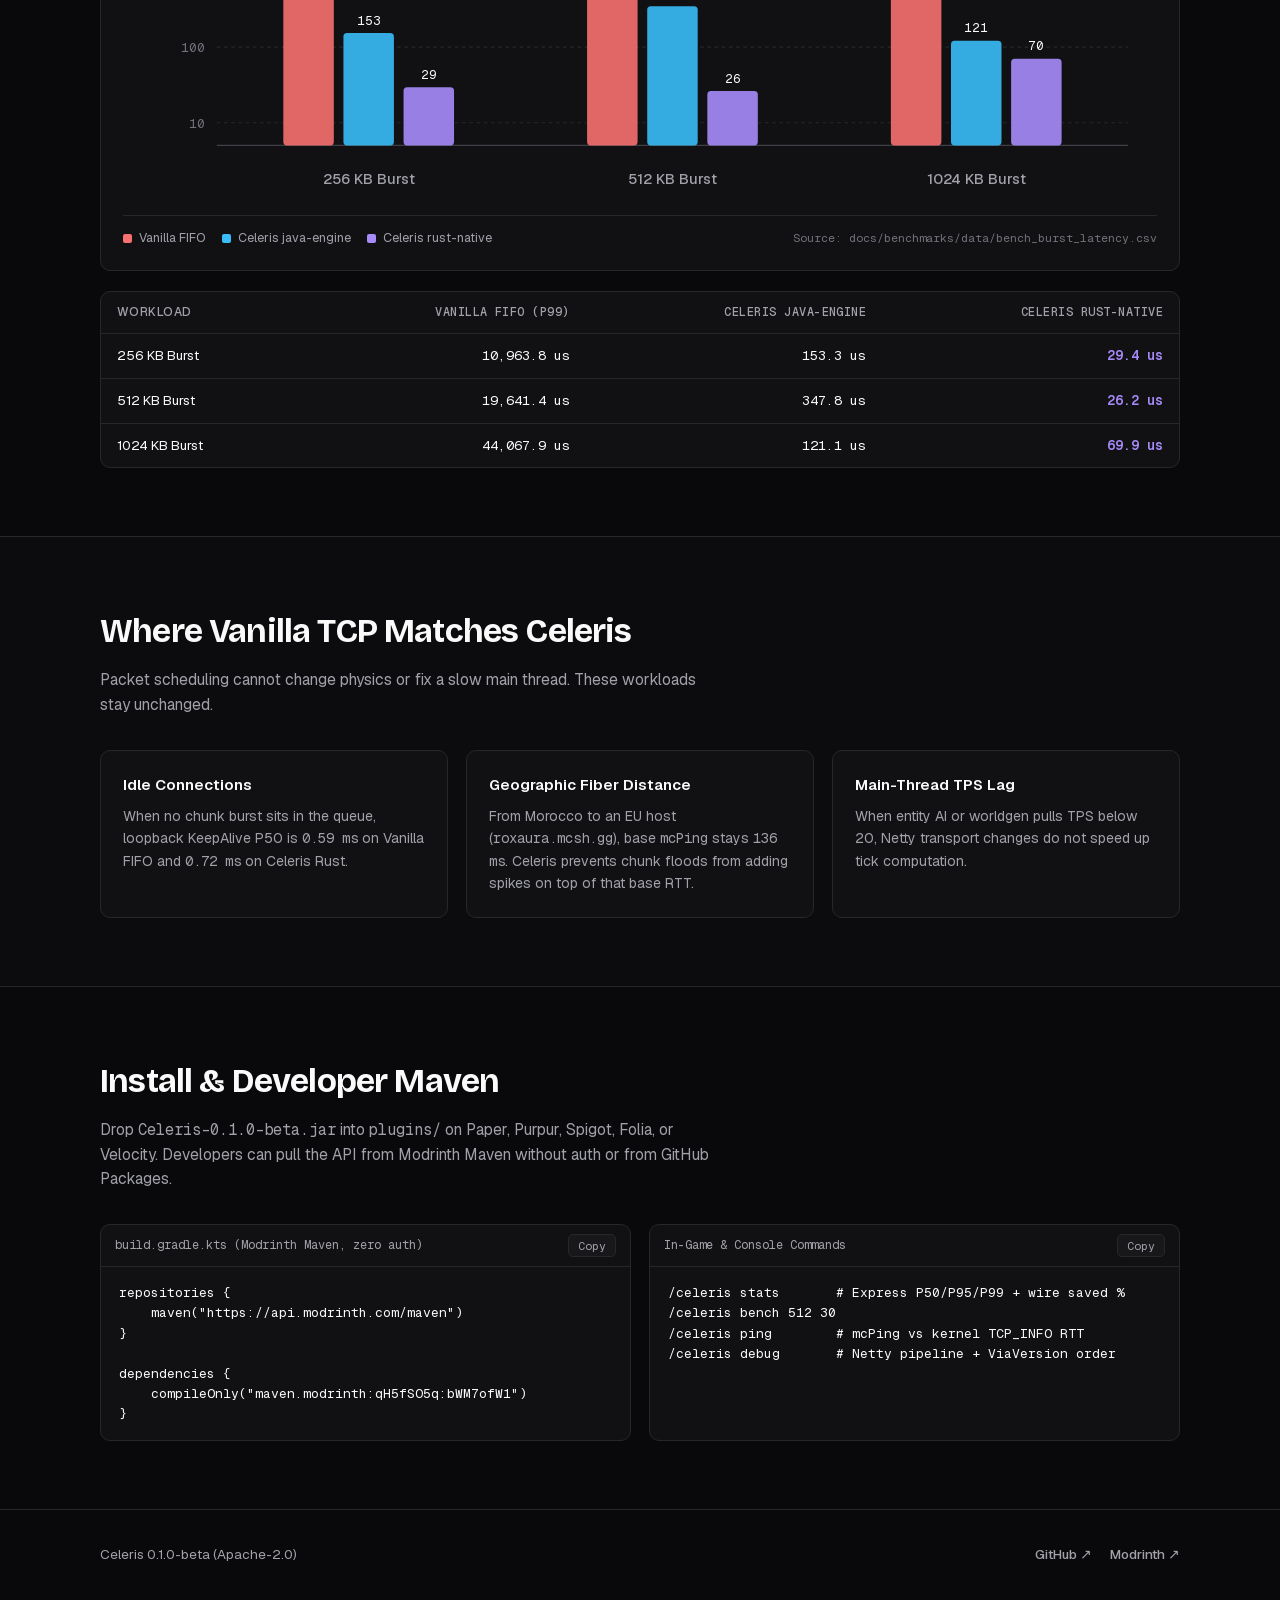
==== commit 1383456f: "chore: switch license to Apache-2.0 everywhere" ====
--- a/website/index.html
+++ b/website/index.html
@@ -178,7 +178,7 @@
 
   <footer class="footer">
     <div class="wrap footer-inner">
-      <span>Celeris 0.1.0-beta (AGPL-3.0-or-later)</span>
+      <span>Celeris 0.1.0-beta (Apache-2.0)</span>
       <div class="footer-links">
         <a class="ext-link" href="https://github.com/fy2ne/Celeris" target="_blank" rel="noopener">GitHub ↗</a>
         <a class="ext-link" href="https://modrinth.com/project/celeris_mc" target="_blank" rel="noopener">Modrinth ↗</a>
